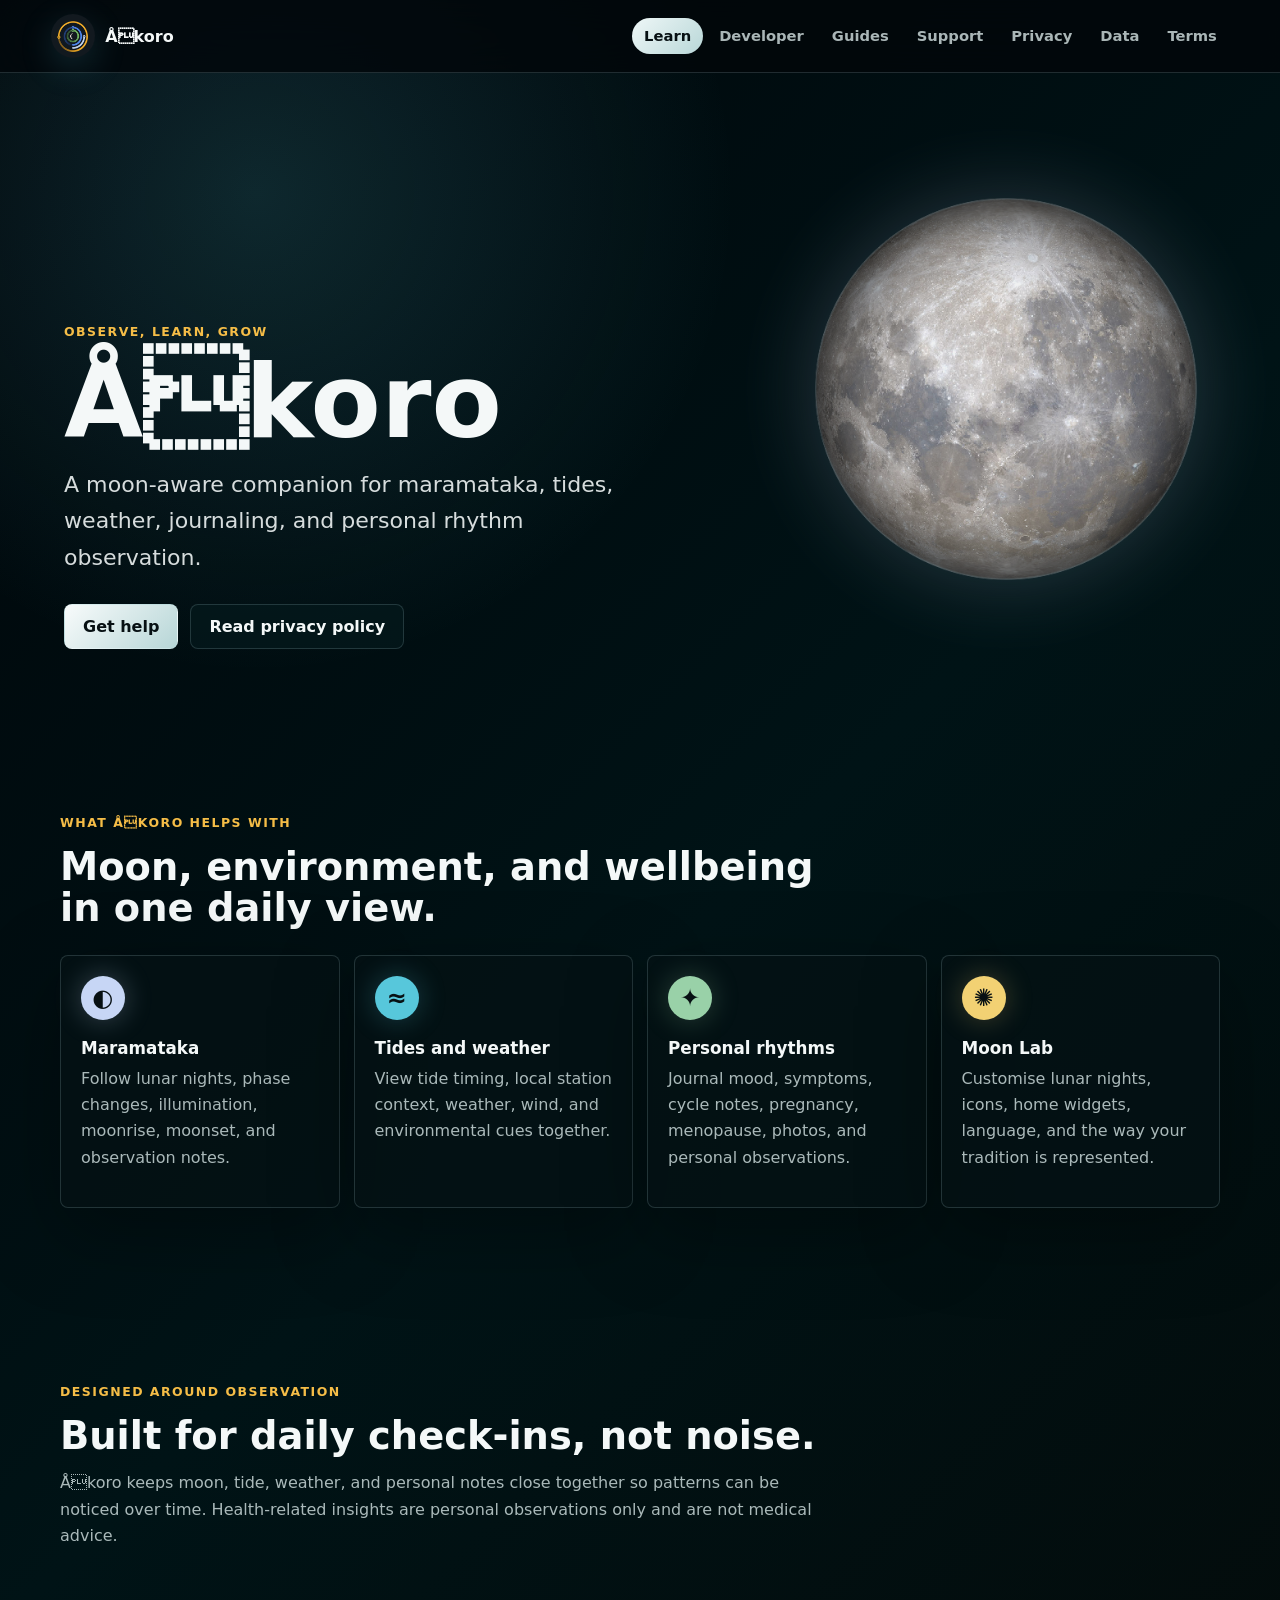
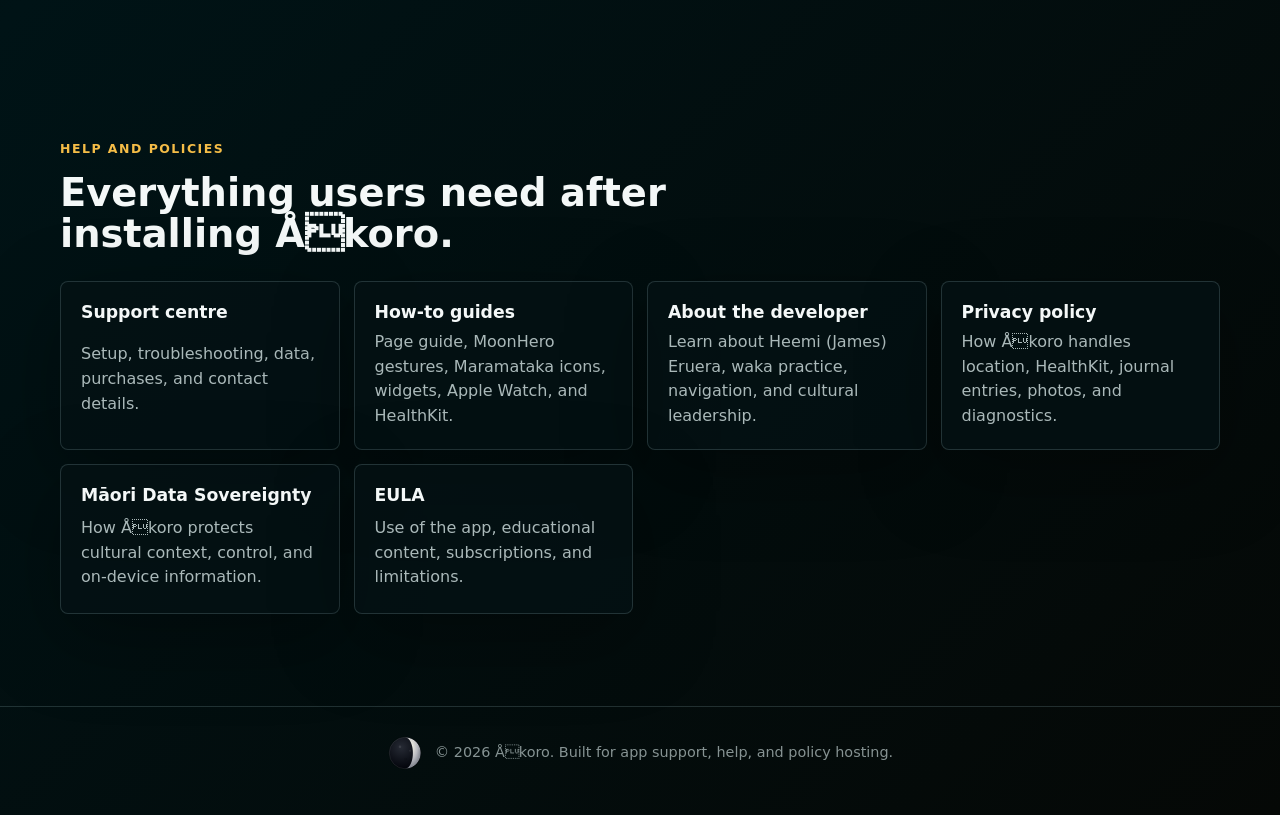
==== index.html @ ac102f10 "Use Ōkoro brand spelling" ====
<!doctype html>
<html lang="en">
<head>
    <meta charset="utf-8">
    <meta name="viewport" content="width=device-width, initial-scale=1">
    <title>Åkoro | Maramataka, tides, weather, and personal rhythms</title>
    <meta name="description" content="Learn about Åkoro, get support, and read privacy and policy information.">
    <link rel="icon" href="assets/okoro-app-icon.png">
    <link rel="stylesheet" href="site.css">
</head>
<body>
    <header class="site-header">
        <a class="brand" href="index.html" aria-label="Åkoro home">
            <img src="assets/okoro-logo.png" alt="" width="44" height="44">
            <span>Åkoro</span>
        </a>
        <nav aria-label="Main navigation">
            <a href="index.html" aria-current="page">Learn</a>
            <a href="about.html">Developer</a>
            <a href="guides.html">Guides</a>
            <a href="support.html">Support</a>
            <a href="privacy.html">Privacy</a>
            <a href="data-sovereignty.html">Data</a>
            <a href="terms.html">Terms</a>
        </nav>
    </header>

    <main>
        <section class="hero">
            <div class="hero-media" aria-hidden="true">
                <img src="assets/moon-mosaic.jpg" alt="">
            </div>
            <div class="hero-copy">
                <p class="eyebrow">Observe, learn, grow</p>
                <h1>Åkoro</h1>
                <p class="lede">A moon-aware companion for maramataka, tides, weather, journaling, and personal rhythm observation.</p>
                <div class="hero-actions">
                    <a class="button primary" href="support.html">Get help</a>
                    <a class="button secondary" href="privacy.html">Read privacy policy</a>
                </div>
            </div>
            <div class="hero-moon-wrap" aria-hidden="true">
                <img class="hero-moon" src="assets/full-moon-rakaunui.png" alt="" width="512" height="512">
            </div>
        </section>

        <section class="feature-band" aria-labelledby="what-okoro-does">
            <div class="section-heading">
                <p class="eyebrow">What Åkoro Helps With</p>
                <h2 id="what-okoro-does">Moon, environment, and wellbeing in one daily view.</h2>
            </div>
            <div class="feature-grid">
                <article class="feature-card">
                    <span class="symbol moon" aria-hidden="true">◐</span>
                    <h3>Maramataka</h3>
                    <p>Follow lunar nights, phase changes, illumination, moonrise, moonset, and observation notes.</p>
                </article>
                <article class="feature-card">
                    <span class="symbol tide" aria-hidden="true">≈</span>
                    <h3>Tides and weather</h3>
                    <p>View tide timing, local station context, weather, wind, and environmental cues together.</p>
                </article>
                <article class="feature-card">
                    <span class="symbol environment" aria-hidden="true">✦</span>
                    <h3>Personal rhythms</h3>
                    <p>Journal mood, symptoms, cycle notes, pregnancy, menopause, photos, and personal observations.</p>
                </article>
                <article class="feature-card">
                    <span class="symbol star" aria-hidden="true">✺</span>
                    <h3>Moon Lab</h3>
                    <p>Customise lunar nights, icons, home widgets, language, and the way your tradition is represented.</p>
                </article>
            </div>
        </section>

        <section class="image-story">
            <div>
                <p class="eyebrow">Designed Around Observation</p>
                <h2>Built for daily check-ins, not noise.</h2>
                <p>Åkoro keeps moon, tide, weather, and personal notes close together so patterns can be noticed over time. Health-related insights are personal observations only and are not medical advice.</p>
            </div>
        </section>

        <section class="quick-links" aria-labelledby="quick-links-title">
            <div class="section-heading">
                <p class="eyebrow">Help and Policies</p>
                <h2 id="quick-links-title">Everything users need after installing Åkoro.</h2>
            </div>
            <div class="link-list">
                <a href="support.html">
                    <strong>Support centre</strong>
                    <span>Setup, troubleshooting, data, purchases, and contact details.</span>
                </a>
                <a href="guides.html">
                    <strong>How-to guides</strong>
                    <span>Page guide, MoonHero gestures, Maramataka icons, widgets, Apple Watch, and HealthKit.</span>
                </a>
                <a href="about.html">
                    <strong>About the developer</strong>
                    <span>Learn about Heemi (James) Eruera, waka practice, navigation, and cultural leadership.</span>
                </a>
                <a href="privacy.html">
                    <strong>Privacy policy</strong>
                    <span>How Åkoro handles location, HealthKit, journal entries, photos, and diagnostics.</span>
                </a>
                <a href="data-sovereignty.html">
                    <strong>Māori Data Sovereignty</strong>
                    <span>How Åkoro protects cultural context, control, and on-device information.</span>
                </a>
                <a href="terms.html">
                    <strong>EULA</strong>
                    <span>Use of the app, educational content, subscriptions, and limitations.</span>
                </a>
            </div>
        </section>
    </main>

    <footer class="site-footer">
        <img src="assets/maramataka-moon-okoro.svg" alt="" width="36" height="36">
        <p>© 2026 Åkoro. Built for app support, help, and policy hosting.</p>
    </footer>
</body>
</html>
---- site.css ----
:root {
    color-scheme: dark;
    --ink: #f4f8f8;
    --muted: rgba(230, 244, 244, 0.74);
    --subtle: rgba(230, 244, 244, 0.58);
    --panel: rgba(4, 18, 20, 0.76);
    --panel-strong: rgba(2, 12, 15, 0.9);
    --line: rgba(194, 235, 238, 0.16);
    --moon: #c7d6f5;
    --tide: #57c7db;
    --star: #f2d173;
    --environment: #99d1a8;
    --premium: #f5bd47;
    --warning: #f59e47;
    --base: #02070a;
    --radius: 8px;
    --shadow: 0 24px 80px rgba(0, 0, 0, 0.34);
    font-family: ui-rounded, "SF Pro Rounded", "SF Pro Display", system-ui, -apple-system, BlinkMacSystemFont, "Segoe UI", sans-serif;
}

* {
    box-sizing: border-box;
}

html {
    background: var(--base);
    scroll-behavior: smooth;
}

body {
    min-height: 100vh;
    margin: 0;
    color: var(--ink);
    background:
        radial-gradient(circle at 20% 8%, rgba(87, 199, 219, 0.16), transparent 30rem),
        linear-gradient(135deg, #000509 0%, #001316 44%, #050806 100%);
    letter-spacing: 0;
}

body::before {
    position: fixed;
    inset: 0;
    z-index: -1;
    content: "";
    background-image: url("assets/cosmic-reef.jpg");
    background-position: center top;
    background-size: cover;
    opacity: 0.16;
    filter: saturate(0.86);
}

a {
    color: inherit;
}

.site-header {
    position: sticky;
    top: 0;
    z-index: 10;
    display: flex;
    align-items: center;
    justify-content: space-between;
    gap: 20px;
    padding: 14px clamp(18px, 4vw, 54px);
    border-bottom: 1px solid var(--line);
    background: rgba(2, 7, 10, 0.82);
    backdrop-filter: blur(18px);
}

.brand {
    display: inline-flex;
    align-items: center;
    gap: 10px;
    color: var(--ink);
    font-size: 1rem;
    font-weight: 760;
    text-decoration: none;
}

.brand img,
.contact-panel img,
.not-found img {
    width: 44px;
    height: 44px;
    padding: 3px;
    border-radius: 999px;
    background: rgba(199, 214, 245, 0.08);
    object-fit: contain;
    box-shadow: 0 10px 34px rgba(87, 199, 219, 0.18);
}

nav {
    display: flex;
    align-items: center;
    gap: 4px;
    overflow-x: auto;
}

nav a {
    min-height: 36px;
    padding: 9px 12px;
    border-radius: 999px;
    color: var(--muted);
    font-size: 0.92rem;
    font-weight: 650;
    text-decoration: none;
    white-space: nowrap;
}

nav a:hover,
nav a[aria-current="page"] {
    color: #071013;
    background: linear-gradient(135deg, #eef7f7, #b9d7d8);
}

.hero {
    position: relative;
    display: grid;
    grid-template-columns: minmax(0, 0.96fr) minmax(260px, 0.84fr);
    gap: clamp(22px, 5vw, 72px);
    min-height: clamp(520px, 72vh, 660px);
    align-items: end;
    padding: clamp(36px, 6vw, 72px) clamp(20px, 5vw, 72px);
    overflow: hidden;
}

.hero-media {
    position: absolute;
    inset: 0;
    z-index: -1;
}

.hero-media img {
    width: 100%;
    height: 100%;
    object-fit: cover;
    opacity: 0.66;
    filter: contrast(1.08) saturate(0.9);
}

.hero-media::after {
    position: absolute;
    inset: 0;
    content: "";
    background:
        linear-gradient(90deg, rgba(1, 7, 9, 0.92), rgba(1, 7, 9, 0.54) 46%, rgba(1, 7, 9, 0.14)),
        linear-gradient(0deg, rgba(1, 7, 9, 0.96), transparent 48%);
}

.hero-moon-wrap {
    position: relative;
    z-index: 1;
    align-self: start;
    justify-self: end;
    width: min(100%, 420px);
    padding-top: clamp(8px, 3vw, 34px);
}

.hero-moon {
    display: block;
    width: 100%;
    height: auto;
    opacity: 0.94;
    filter: drop-shadow(0 0 42px rgba(199, 214, 245, 0.22));
    pointer-events: none;
}

.hero-copy {
    position: relative;
    z-index: 1;
    max-width: 760px;
}

.eyebrow {
    margin: 0 0 12px;
    color: var(--premium);
    font-size: 0.78rem;
    font-weight: 800;
    letter-spacing: 0.12em;
    text-transform: uppercase;
}

h1,
h2,
h3,
p {
    margin-top: 0;
}

h1 {
    margin-bottom: 16px;
    font-size: clamp(3.15rem, 8vw, 6.4rem);
    line-height: 0.94;
    font-weight: 850;
}

h2 {
    margin-bottom: 14px;
    font-size: clamp(1.55rem, 3vw, 2.5rem);
    line-height: 1.08;
}

h3 {
    margin-bottom: 8px;
    font-size: 1.05rem;
}

p,
li {
    color: var(--muted);
    line-height: 1.65;
}

.lede {
    max-width: 680px;
    color: rgba(244, 248, 248, 0.88);
    font-size: clamp(1.08rem, 2vw, 1.38rem);
}

.hero-actions {
    display: flex;
    flex-wrap: wrap;
    gap: 12px;
    margin-top: 28px;
}

.button {
    display: inline-flex;
    align-items: center;
    justify-content: center;
    min-height: 44px;
    padding: 12px 18px;
    border: 1px solid var(--line);
    border-radius: var(--radius);
    font-weight: 760;
    text-decoration: none;
}

.button.primary {
    color: #071013;
    background: linear-gradient(135deg, #f8fbfb, #b7d6d7);
}

.button.secondary {
    color: var(--ink);
    background: rgba(5, 26, 30, 0.66);
}

.button.full {
    width: 100%;
}

.feature-band,
.quick-links,
.image-story,
.page {
    width: min(1160px, calc(100% - 40px));
    margin: 0 auto;
}

.feature-band,
.quick-links {
    padding: clamp(48px, 8vw, 92px) 0;
}

.section-heading {
    max-width: 760px;
    margin-bottom: 26px;
}

.feature-grid {
    display: grid;
    grid-template-columns: repeat(4, minmax(0, 1fr));
    gap: 14px;
}

.feature-card,
.policy-card,
.contact-panel,
.link-list a {
    border: 1px solid var(--line);
    border-radius: var(--radius);
    background: var(--panel);
    box-shadow: var(--shadow);
}

.feature-card {
    min-height: 238px;
    padding: 20px;
}

.symbol {
    display: grid;
    width: 44px;
    height: 44px;
    margin-bottom: 18px;
    place-items: center;
    border-radius: 999px;
    font-size: 1.5rem;
    font-weight: 800;
    color: #071013;
}

.symbol.moon {
    background: var(--moon);
    box-shadow: 0 0 28px rgba(199, 214, 245, 0.28);
}

.symbol.tide {
    background: var(--tide);
    box-shadow: 0 0 28px rgba(87, 199, 219, 0.28);
}

.symbol.environment {
    background: var(--environment);
    box-shadow: 0 0 28px rgba(153, 209, 168, 0.26);
}

.symbol.star {
    background: var(--star);
    box-shadow: 0 0 28px rgba(242, 209, 115, 0.26);
}

.image-story {
    display: grid;
    grid-template-columns: minmax(0, 760px);
    align-items: center;
    padding: clamp(42px, 7vw, 82px) 0;
}

.image-story img {
    width: 100%;
    max-height: 460px;
    object-fit: cover;
    border: 1px solid var(--line);
    border-radius: var(--radius);
    box-shadow: var(--shadow);
}

.link-list {
    display: grid;
    grid-template-columns: repeat(auto-fit, minmax(230px, 1fr));
    gap: 14px;
}

.link-list a {
    display: grid;
    gap: 8px;
    min-height: 150px;
    padding: 20px;
    text-decoration: none;
}

.link-list a:hover {
    border-color: rgba(87, 199, 219, 0.48);
    transform: translateY(-1px);
}

.link-list strong {
    font-size: 1.08rem;
}

.link-list span {
    color: var(--muted);
    line-height: 1.55;
}

.page {
    padding: clamp(42px, 7vw, 82px) 0;
}

.page-hero {
    max-width: 820px;
    margin-bottom: 30px;
}

.about-hero {
    display: grid;
    grid-template-columns: minmax(0, 1fr) 180px;
    gap: clamp(22px, 5vw, 56px);
    align-items: center;
    margin-bottom: 30px;
    padding-bottom: 30px;
    border-bottom: 1px solid var(--line);
}

.about-hero h1 {
    font-size: clamp(2.55rem, 6vw, 4.8rem);
}

.about-hero img {
    width: 180px;
    height: 180px;
    padding: 14px;
    border: 1px solid var(--line);
    border-radius: 999px;
    background: rgba(199, 214, 245, 0.08);
    box-shadow: 0 20px 70px rgba(87, 199, 219, 0.2);
}

.biography p {
    color: rgba(244, 248, 248, 0.84);
    font-size: 1.06rem;
}

.biography p:last-child {
    margin-bottom: 0;
}

.page-hero h1 {
    font-size: clamp(2.55rem, 6vw, 4.8rem);
}

.support-layout {
    display: grid;
    grid-template-columns: 300px minmax(0, 1fr);
    gap: 16px;
    align-items: start;
}

.contact-panel {
    position: sticky;
    top: 92px;
    padding: 20px;
}

.policy-stack,
.article-stack {
    display: grid;
    gap: 14px;
}

.policy-card {
    padding: clamp(18px, 3vw, 28px);
}

.policy-card h2 {
    font-size: 1.25rem;
}

.policy-card h3 {
    margin: 22px 0 6px;
    color: var(--premium);
    font-size: 0.78rem;
    letter-spacing: 0.12em;
    text-transform: uppercase;
}

.policy-card a {
    color: var(--tide);
    font-weight: 700;
}

.legal-hero {
    padding-bottom: 28px;
    border-bottom: 1px solid var(--line);
}

.effective {
    color: var(--subtle);
    font-size: 0.92rem;
    font-weight: 700;
}

.notice,
.promise {
    border-left: 2px solid var(--premium);
    background: rgba(245, 189, 71, 0.1);
}

address {
    color: var(--muted);
    font-style: normal;
    line-height: 1.65;
}

.policy-card ul {
    margin: 0;
    padding-left: 1.15rem;
}

.guide-grid,
.legend-grid {
    display: grid;
    grid-template-columns: repeat(auto-fit, minmax(220px, 1fr));
    gap: 10px;
}

.guide-grid > div,
.legend-grid > div {
    min-height: 116px;
    padding: 14px;
    border: 1px solid var(--line);
    border-radius: var(--radius);
    background: rgba(255, 255, 255, 0.045);
}

.guide-grid strong,
.legend-grid strong {
    display: block;
    margin-bottom: 4px;
}

.guide-grid p,
.legend-grid p {
    margin: 0;
    font-size: 0.92rem;
}

.legend-icon {
    display: grid;
    width: 34px;
    height: 34px;
    margin-bottom: 10px;
    place-items: center;
    border-radius: 999px;
    color: #071013;
    font-weight: 850;
    overflow: hidden;
}

.legend-icon svg {
    width: 20px;
    height: 20px;
    display: block;
    fill: none;
    stroke: currentColor;
    stroke-linecap: round;
    stroke-linejoin: round;
    stroke-width: 1.85;
    overflow: hidden;
}

.legend-icon svg * {
    fill: none;
    stroke: currentColor;
    vector-effect: non-scaling-stroke;
}

.legend-icon svg circle {
    fill: currentColor;
    fill-opacity: 0.18;
}

.legend-icon.moon {
    background: var(--moon);
}

.legend-icon.tide {
    background: var(--tide);
}

.legend-icon.environment {
    background: var(--environment);
}

.legend-icon.premium {
    background: var(--premium);
}

.legend-icon.warning {
    background: var(--warning);
}

.not-found {
    min-height: 100vh;
    display: grid;
    align-content: center;
    justify-items: start;
}

.site-footer {
    display: flex;
    align-items: center;
    justify-content: center;
    gap: 12px;
    padding: 28px 20px 44px;
    border-top: 1px solid var(--line);
    text-align: center;
}

.site-footer p {
    margin: 0;
    color: var(--subtle);
    font-size: 0.9rem;
}

@media (max-width: 920px) {
    .feature-grid,
    .link-list,
    .image-story,
    .about-hero,
    .support-layout {
        grid-template-columns: 1fr;
    }

    .about-hero img {
        width: 120px;
        height: 120px;
    }

    .contact-panel {
        position: static;
    }
}

@media (max-width: 660px) {
    .site-header {
        align-items: flex-start;
        flex-direction: column;
        gap: 10px;
    }

    nav {
        width: 100%;
        padding-bottom: 2px;
    }

    .hero {
        min-height: 560px;
        grid-template-columns: 1fr;
        align-items: end;
        padding-top: 34px;
    }

    .hero-moon-wrap {
        grid-row: 1;
        width: min(42vw, 190px);
        padding-top: 0;
    }

    .hero-copy {
        grid-row: 2;
    }

    .hero-moon {
        opacity: 0.86;
    }

    .hero-media::after {
        background:
            linear-gradient(0deg, rgba(1, 7, 9, 0.96), rgba(1, 7, 9, 0.58) 64%, rgba(1, 7, 9, 0.22)),
            linear-gradient(90deg, rgba(1, 7, 9, 0.78), rgba(1, 7, 9, 0.28));
    }
}
.svg-defs {
    position: absolute;
    width: 0;
    height: 0;
    overflow: hidden;
}
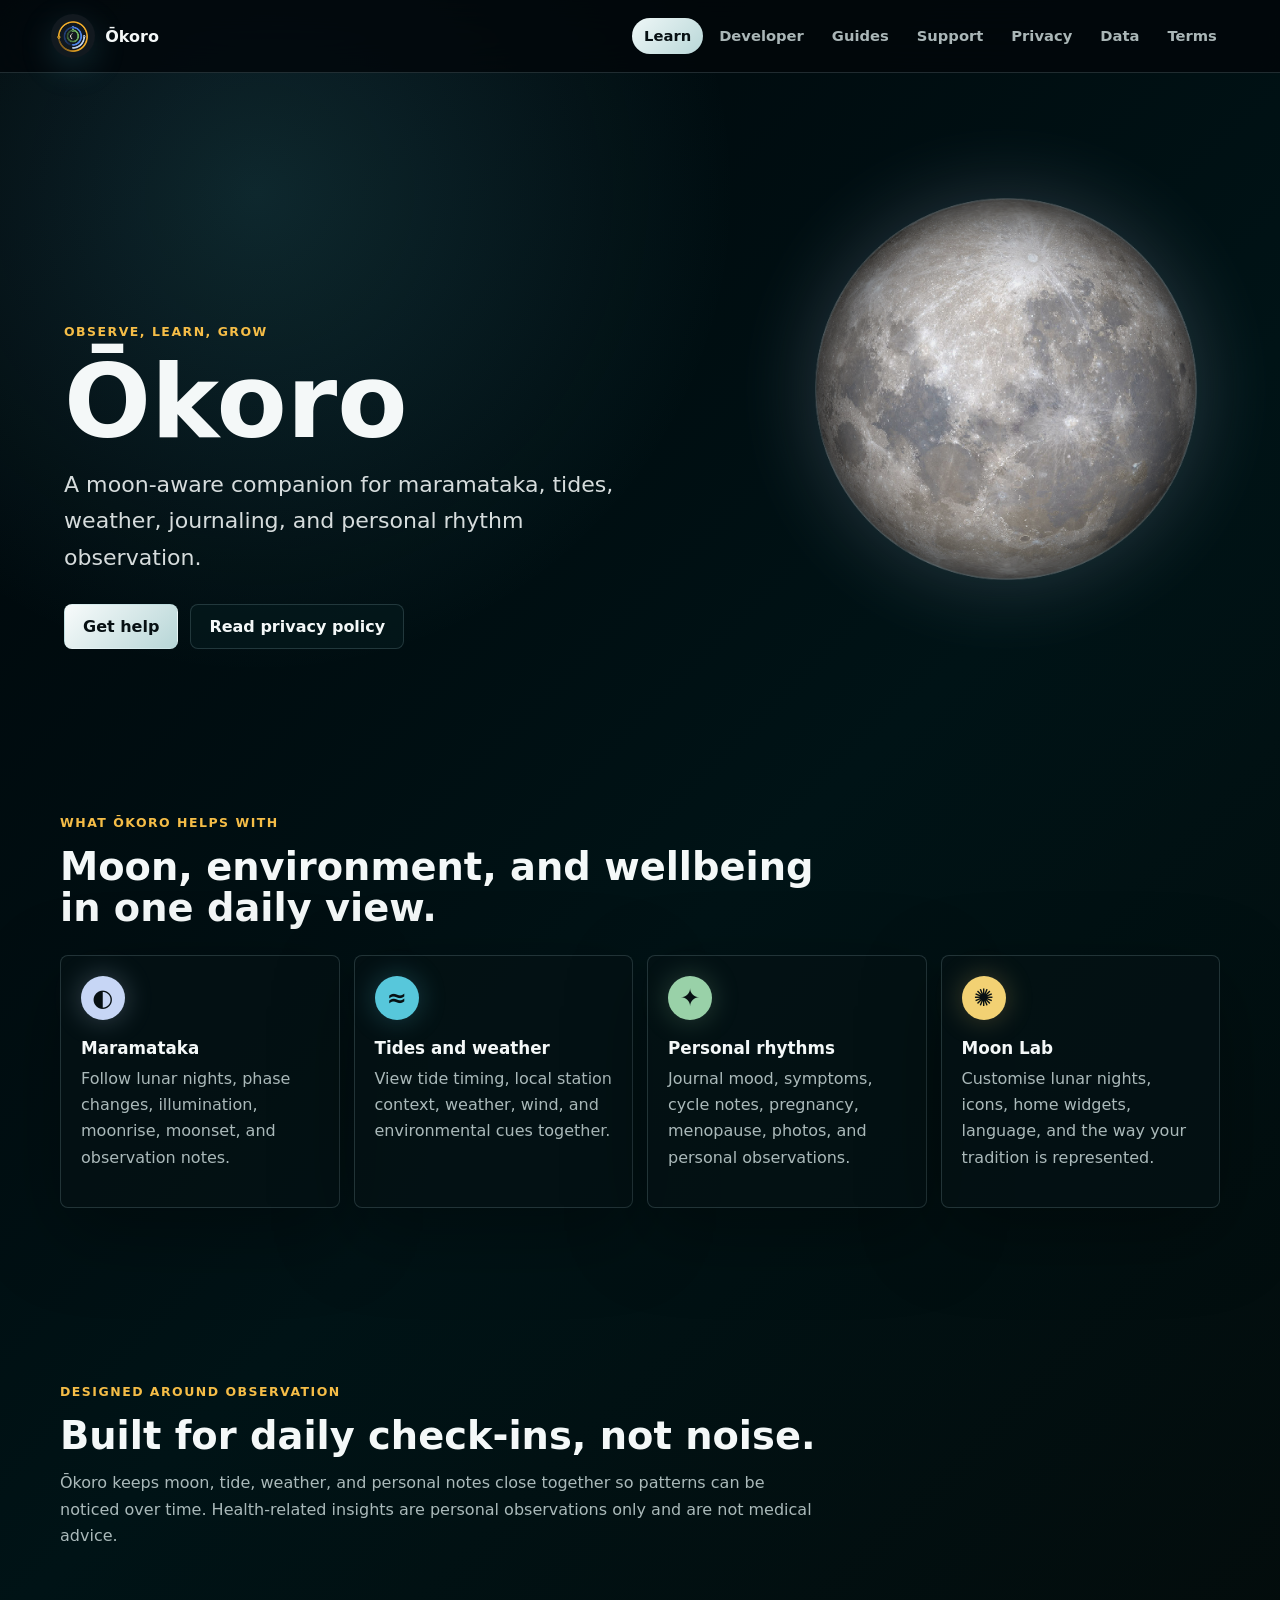
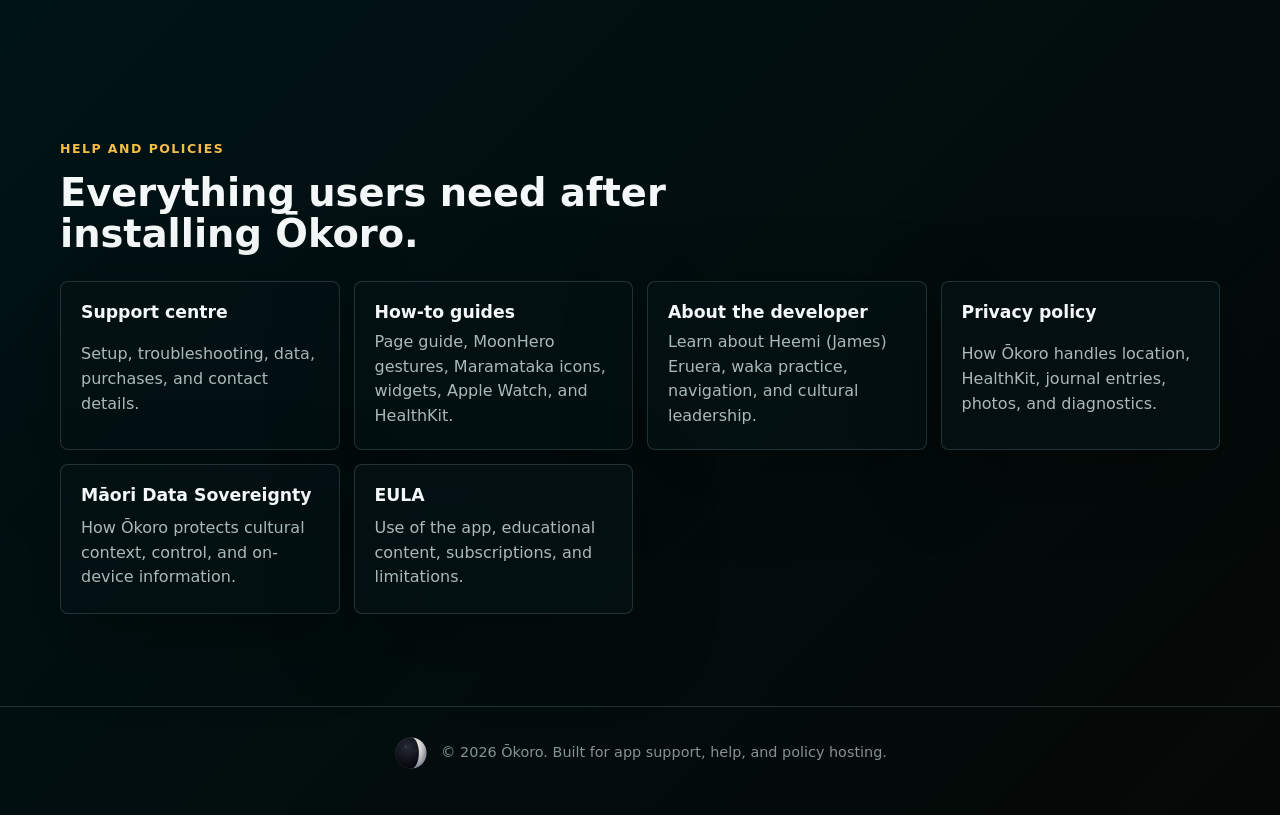
==== commit e6ef8e62: "Fix Ōkoro encoding and mobile header" ====
--- a/index.html
+++ b/index.html
@@ -3,16 +3,16 @@
 <head>
     <meta charset="utf-8">
     <meta name="viewport" content="width=device-width, initial-scale=1">
-    <title>Åkoro | Maramataka, tides, weather, and personal rhythms</title>
-    <meta name="description" content="Learn about Åkoro, get support, and read privacy and policy information.">
+    <title>&#332;koro | Maramataka, tides, weather, and personal rhythms</title>
+    <meta name="description" content="Learn about &#332;koro, get support, and read privacy and policy information.">
     <link rel="icon" href="assets/okoro-app-icon.png">
     <link rel="stylesheet" href="site.css">
 </head>
 <body>
     <header class="site-header">
-        <a class="brand" href="index.html" aria-label="Åkoro home">
+        <a class="brand" href="index.html" aria-label="&#332;koro home">
             <img src="assets/okoro-logo.png" alt="" width="44" height="44">
-            <span>Åkoro</span>
+            <span>&#332;koro</span>
         </a>
         <nav aria-label="Main navigation">
             <a href="index.html" aria-current="page">Learn</a>
@@ -32,7 +32,7 @@
             </div>
             <div class="hero-copy">
                 <p class="eyebrow">Observe, learn, grow</p>
-                <h1>Åkoro</h1>
+                <h1>&#332;koro</h1>
                 <p class="lede">A moon-aware companion for maramataka, tides, weather, journaling, and personal rhythm observation.</p>
                 <div class="hero-actions">
                     <a class="button primary" href="support.html">Get help</a>
@@ -46,7 +46,7 @@
 
         <section class="feature-band" aria-labelledby="what-okoro-does">
             <div class="section-heading">
-                <p class="eyebrow">What Åkoro Helps With</p>
+                <p class="eyebrow">What &#332;koro Helps With</p>
                 <h2 id="what-okoro-does">Moon, environment, and wellbeing in one daily view.</h2>
             </div>
             <div class="feature-grid">
@@ -77,14 +77,14 @@
             <div>
                 <p class="eyebrow">Designed Around Observation</p>
                 <h2>Built for daily check-ins, not noise.</h2>
-                <p>Åkoro keeps moon, tide, weather, and personal notes close together so patterns can be noticed over time. Health-related insights are personal observations only and are not medical advice.</p>
+                <p>&#332;koro keeps moon, tide, weather, and personal notes close together so patterns can be noticed over time. Health-related insights are personal observations only and are not medical advice.</p>
             </div>
         </section>
 
         <section class="quick-links" aria-labelledby="quick-links-title">
             <div class="section-heading">
                 <p class="eyebrow">Help and Policies</p>
-                <h2 id="quick-links-title">Everything users need after installing Åkoro.</h2>
+                <h2 id="quick-links-title">Everything users need after installing &#332;koro.</h2>
             </div>
             <div class="link-list">
                 <a href="support.html">
@@ -101,11 +101,11 @@
                 </a>
                 <a href="privacy.html">
                     <strong>Privacy policy</strong>
-                    <span>How Åkoro handles location, HealthKit, journal entries, photos, and diagnostics.</span>
+                    <span>How &#332;koro handles location, HealthKit, journal entries, photos, and diagnostics.</span>
                 </a>
                 <a href="data-sovereignty.html">
                     <strong>Māori Data Sovereignty</strong>
-                    <span>How Åkoro protects cultural context, control, and on-device information.</span>
+                    <span>How &#332;koro protects cultural context, control, and on-device information.</span>
                 </a>
                 <a href="terms.html">
                     <strong>EULA</strong>
@@ -117,7 +117,7 @@
 
     <footer class="site-footer">
         <img src="assets/maramataka-moon-okoro.svg" alt="" width="36" height="36">
-        <p>© 2026 Åkoro. Built for app support, help, and policy hosting.</p>
+        <p>© 2026 &#332;koro. Built for app support, help, and policy hosting.</p>
     </footer>
 </body>
 </html>
--- a/site.css
+++ b/site.css
@@ -608,7 +608,18 @@
     .site-header {
         align-items: flex-start;
         flex-direction: column;
-        gap: 10px;
+        gap: 8px;
+        padding: 12px 20px;
+    }
+
+    .brand {
+        gap: 8px;
+        font-size: 0.92rem;
+    }
+
+    .brand img {
+        width: 38px;
+        height: 38px;
     }
 
     nav {
@@ -633,6 +644,15 @@
         grid-row: 2;
     }
 
+    h1 {
+        font-size: clamp(3.35rem, 18vw, 4.5rem);
+    }
+
+    .page-hero h1,
+    .about-hero h1 {
+        font-size: clamp(2.45rem, 12vw, 3.6rem);
+    }
+
     .hero-moon {
         opacity: 0.86;
     }
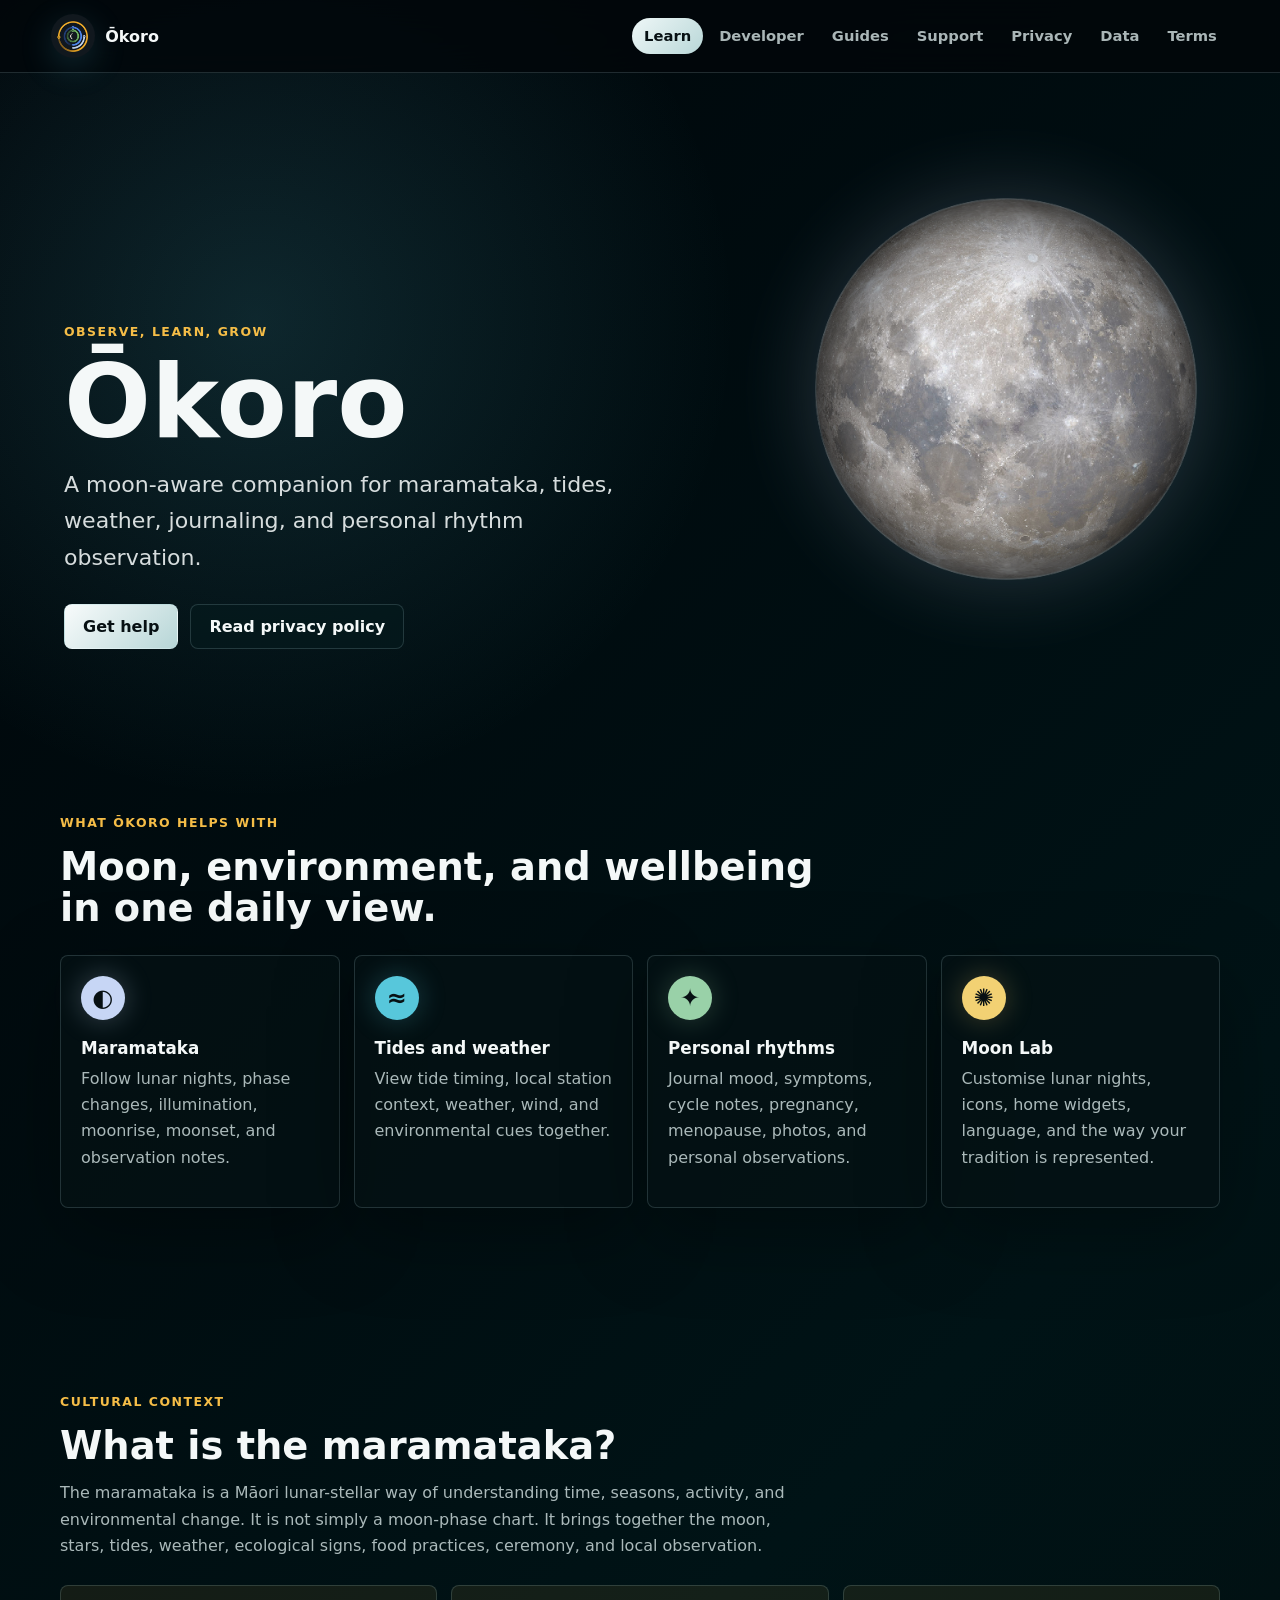
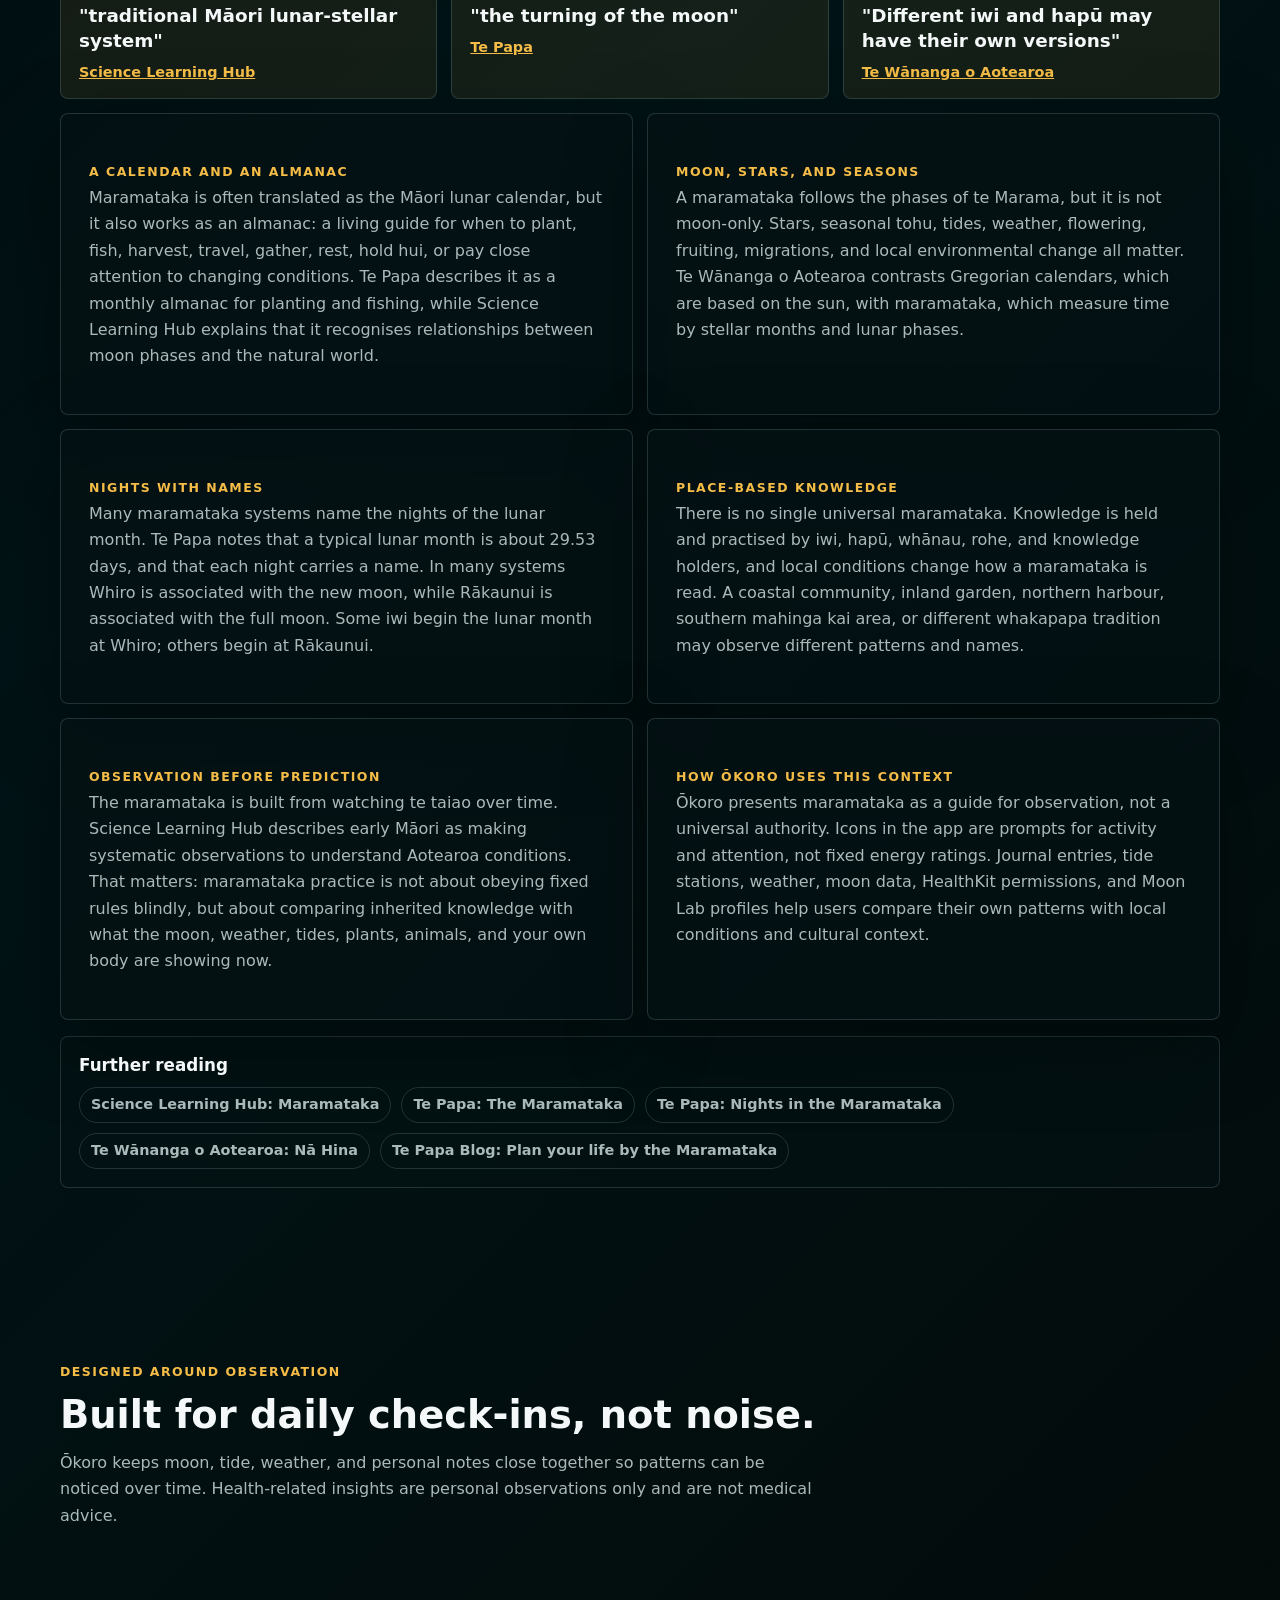
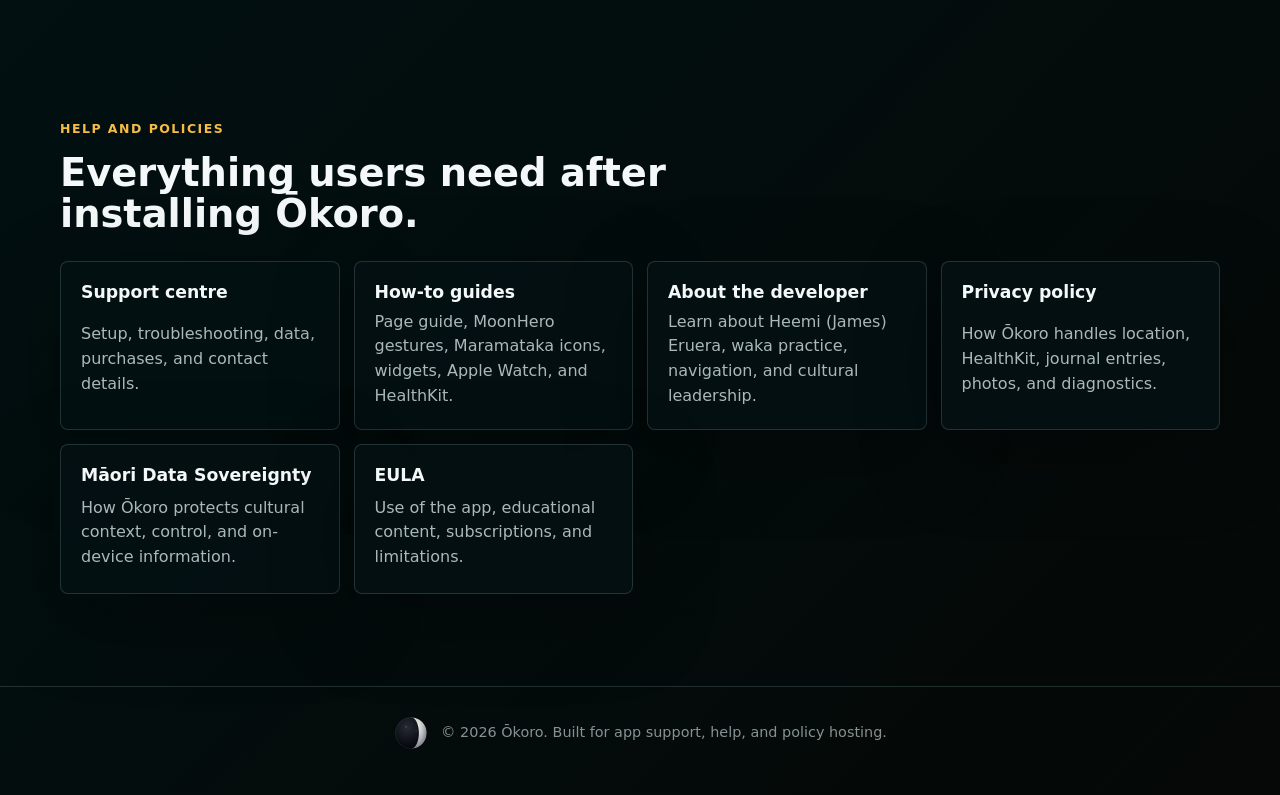
==== commit 2d9e653e: "Add maramataka explainer" ====
--- a/index.html
+++ b/index.html
@@ -73,6 +73,65 @@
             </div>
         </section>
 
+        <section class="maramataka-band" aria-labelledby="maramataka-title">
+            <div class="section-heading">
+                <p class="eyebrow">Cultural Context</p>
+                <h2 id="maramataka-title">What is the maramataka?</h2>
+                <p>The maramataka is a Māori lunar-stellar way of understanding time, seasons, activity, and environmental change. It is not simply a moon-phase chart. It brings together the moon, stars, tides, weather, ecological signs, food practices, ceremony, and local observation.</p>
+            </div>
+
+            <div class="quote-grid">
+                <figure>
+                    <blockquote>"traditional Māori lunar-stellar system"</blockquote>
+                    <figcaption><a href="https://www.sciencelearn.org.nz/resources/3257-maramataka">Science Learning Hub</a></figcaption>
+                </figure>
+                <figure>
+                    <blockquote>"the turning of the moon"</blockquote>
+                    <figcaption><a href="https://www.tepapa.govt.nz/digital-museum/explore-digital-museum/maori/matariki-maori-new-year/nights-maramataka-maori-lunar">Te Papa</a></figcaption>
+                </figure>
+                <figure>
+                    <blockquote>"Different iwi and hapū may have their own versions"</blockquote>
+                    <figcaption><a href="https://matariki.twoa.ac.nz/maramataka/">Te Wānanga o Aotearoa</a></figcaption>
+                </figure>
+            </div>
+
+            <div class="maramataka-layout">
+                <article class="policy-card">
+                    <h3>A calendar and an almanac</h3>
+                    <p>Maramataka is often translated as the Māori lunar calendar, but it also works as an almanac: a living guide for when to plant, fish, harvest, travel, gather, rest, hold hui, or pay close attention to changing conditions. Te Papa describes it as a monthly almanac for planting and fishing, while Science Learning Hub explains that it recognises relationships between moon phases and the natural world.</p>
+                </article>
+                <article class="policy-card">
+                    <h3>Moon, stars, and seasons</h3>
+                    <p>A maramataka follows the phases of te Marama, but it is not moon-only. Stars, seasonal tohu, tides, weather, flowering, fruiting, migrations, and local environmental change all matter. Te Wānanga o Aotearoa contrasts Gregorian calendars, which are based on the sun, with maramataka, which measure time by stellar months and lunar phases.</p>
+                </article>
+                <article class="policy-card">
+                    <h3>Nights with names</h3>
+                    <p>Many maramataka systems name the nights of the lunar month. Te Papa notes that a typical lunar month is about 29.53 days, and that each night carries a name. In many systems Whiro is associated with the new moon, while Rākaunui is associated with the full moon. Some iwi begin the lunar month at Whiro; others begin at Rākaunui.</p>
+                </article>
+                <article class="policy-card">
+                    <h3>Place-based knowledge</h3>
+                    <p>There is no single universal maramataka. Knowledge is held and practised by iwi, hapū, whānau, rohe, and knowledge holders, and local conditions change how a maramataka is read. A coastal community, inland garden, northern harbour, southern mahinga kai area, or different whakapapa tradition may observe different patterns and names.</p>
+                </article>
+                <article class="policy-card">
+                    <h3>Observation before prediction</h3>
+                    <p>The maramataka is built from watching te taiao over time. Science Learning Hub describes early Māori as making systematic observations to understand Aotearoa conditions. That matters: maramataka practice is not about obeying fixed rules blindly, but about comparing inherited knowledge with what the moon, weather, tides, plants, animals, and your own body are showing now.</p>
+                </article>
+                <article class="policy-card">
+                    <h3>How &#332;koro uses this context</h3>
+                    <p>&#332;koro presents maramataka as a guide for observation, not a universal authority. Icons in the app are prompts for activity and attention, not fixed energy ratings. Journal entries, tide stations, weather, moon data, HealthKit permissions, and Moon Lab profiles help users compare their own patterns with local conditions and cultural context.</p>
+                </article>
+            </div>
+
+            <div class="source-list">
+                <h3>Further reading</h3>
+                <a href="https://www.sciencelearn.org.nz/resources/3257-maramataka">Science Learning Hub: Maramataka</a>
+                <a href="https://www.tepapa.govt.nz/digital-museum/explore-digital-museum/maori/maramataka-maori-calendar">Te Papa: The Maramataka</a>
+                <a href="https://www.tepapa.govt.nz/digital-museum/explore-digital-museum/maori/matariki-maori-new-year/nights-maramataka-maori-lunar">Te Papa: Nights in the Maramataka</a>
+                <a href="https://matariki.twoa.ac.nz/maramataka/">Te Wānanga o Aotearoa: Nā Hina</a>
+                <a href="https://blog.tepapa.govt.nz/2020/07/21/plan-your-life-by-the-maramataka/">Te Papa Blog: Plan your life by the Maramataka</a>
+            </div>
+        </section>
+
         <section class="image-story">
             <div>
                 <p class="eyebrow">Designed Around Observation</p>
--- a/site.css
+++ b/site.css
@@ -252,6 +252,7 @@
 
 .feature-band,
 .quick-links,
+.maramataka-band,
 .image-story,
 .page {
     width: min(1160px, calc(100% - 40px));
@@ -259,7 +260,8 @@
 }
 
 .feature-band,
-.quick-links {
+.quick-links,
+.maramataka-band {
     padding: clamp(48px, 8vw, 92px) 0;
 }
 
@@ -272,6 +274,74 @@
     display: grid;
     grid-template-columns: repeat(4, minmax(0, 1fr));
     gap: 14px;
+}
+
+.quote-grid {
+    display: grid;
+    grid-template-columns: repeat(3, minmax(0, 1fr));
+    gap: 14px;
+    margin-bottom: 14px;
+}
+
+.quote-grid figure {
+    margin: 0;
+    padding: 18px;
+    border: 1px solid var(--line);
+    border-radius: var(--radius);
+    background: rgba(245, 189, 71, 0.08);
+}
+
+.quote-grid blockquote {
+    margin: 0 0 10px;
+    color: var(--ink);
+    font-size: 1.15rem;
+    font-weight: 780;
+    line-height: 1.35;
+}
+
+.quote-grid figcaption,
+.quote-grid a {
+    color: var(--premium);
+    font-size: 0.9rem;
+    font-weight: 760;
+}
+
+.maramataka-layout {
+    display: grid;
+    grid-template-columns: repeat(2, minmax(0, 1fr));
+    gap: 14px;
+}
+
+.source-list {
+    display: flex;
+    flex-wrap: wrap;
+    gap: 10px;
+    margin-top: 16px;
+    padding: 18px;
+    border: 1px solid var(--line);
+    border-radius: var(--radius);
+    background: rgba(4, 18, 20, 0.62);
+}
+
+.source-list h3 {
+    flex-basis: 100%;
+    margin-bottom: 2px;
+}
+
+.source-list a {
+    min-height: 36px;
+    padding: 8px 11px;
+    border: 1px solid var(--line);
+    border-radius: 999px;
+    color: var(--muted);
+    font-size: 0.9rem;
+    font-weight: 700;
+    text-decoration: none;
+}
+
+.source-list a:hover {
+    color: #071013;
+    background: linear-gradient(135deg, #f8fbfb, #b7d6d7);
 }
 
 .feature-card,
@@ -587,6 +657,8 @@
 
 @media (max-width: 920px) {
     .feature-grid,
+    .quote-grid,
+    .maramataka-layout,
     .link-list,
     .image-story,
     .about-hero,
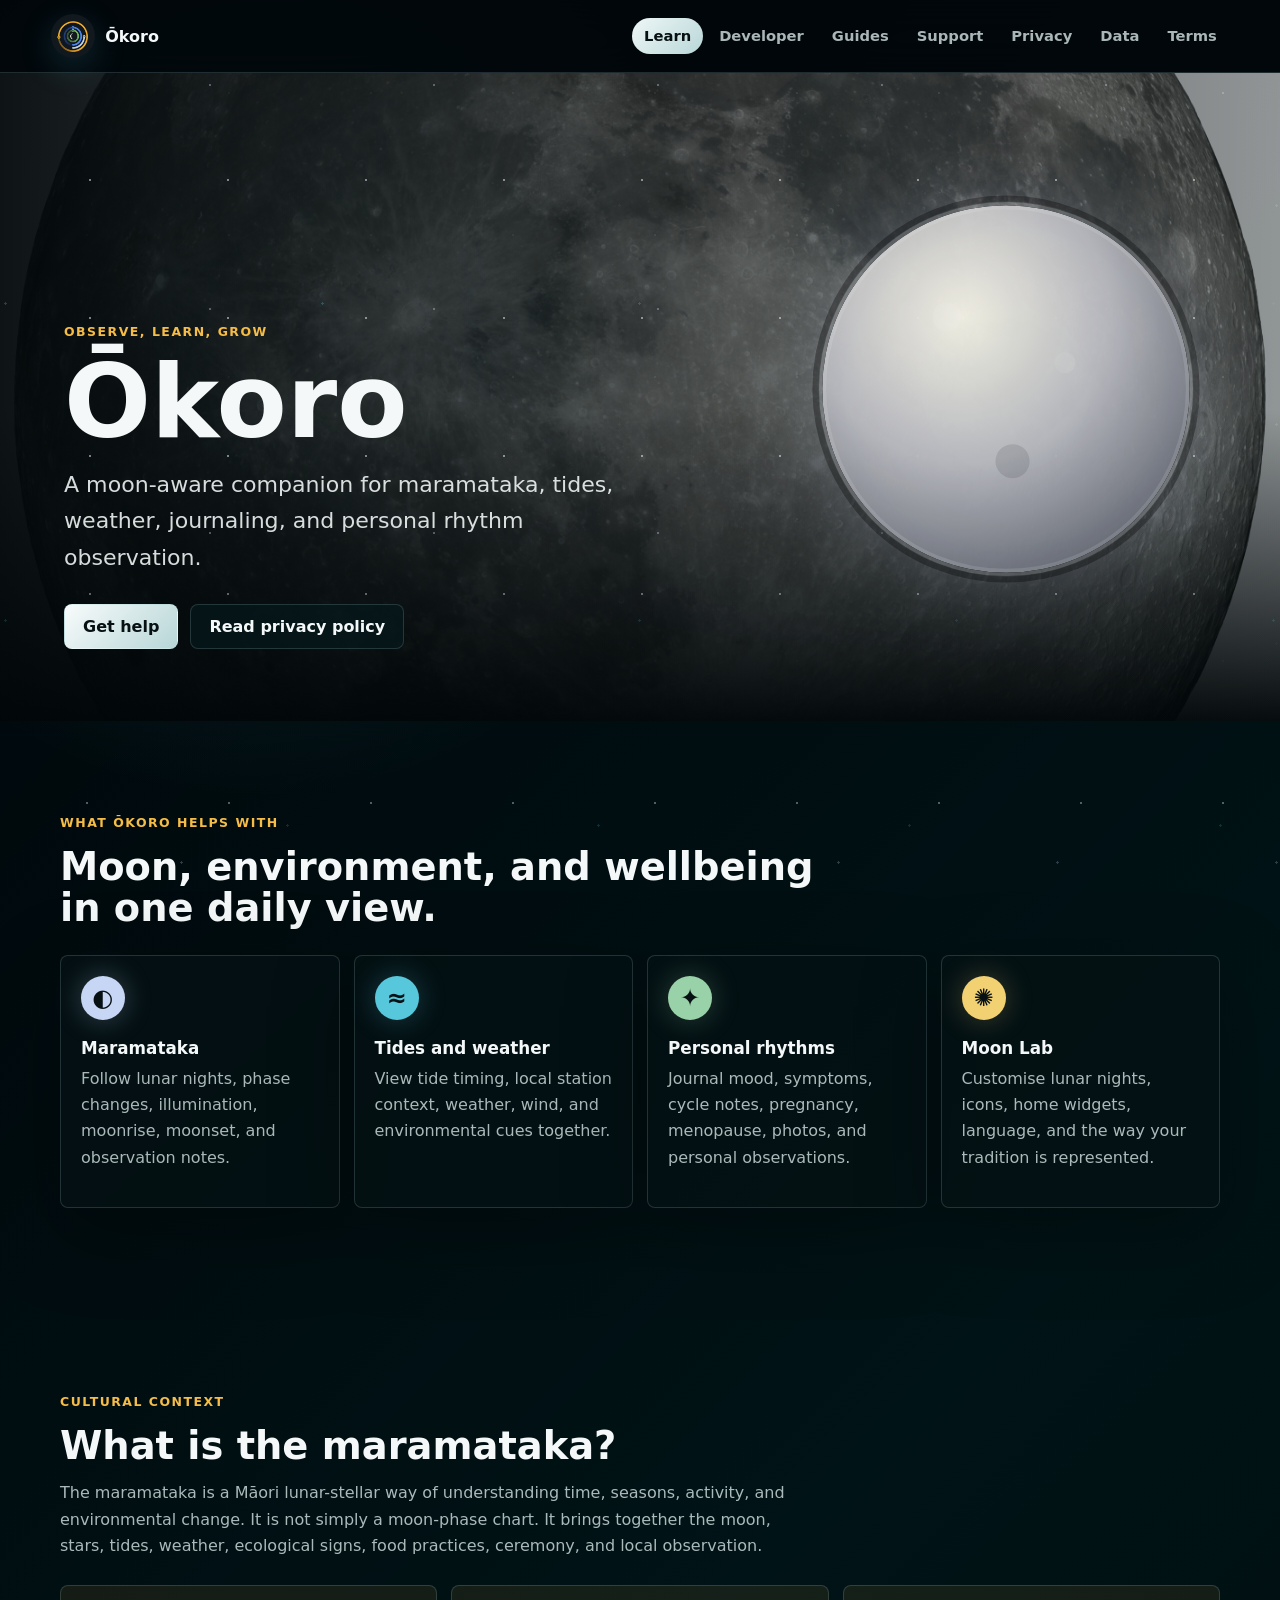
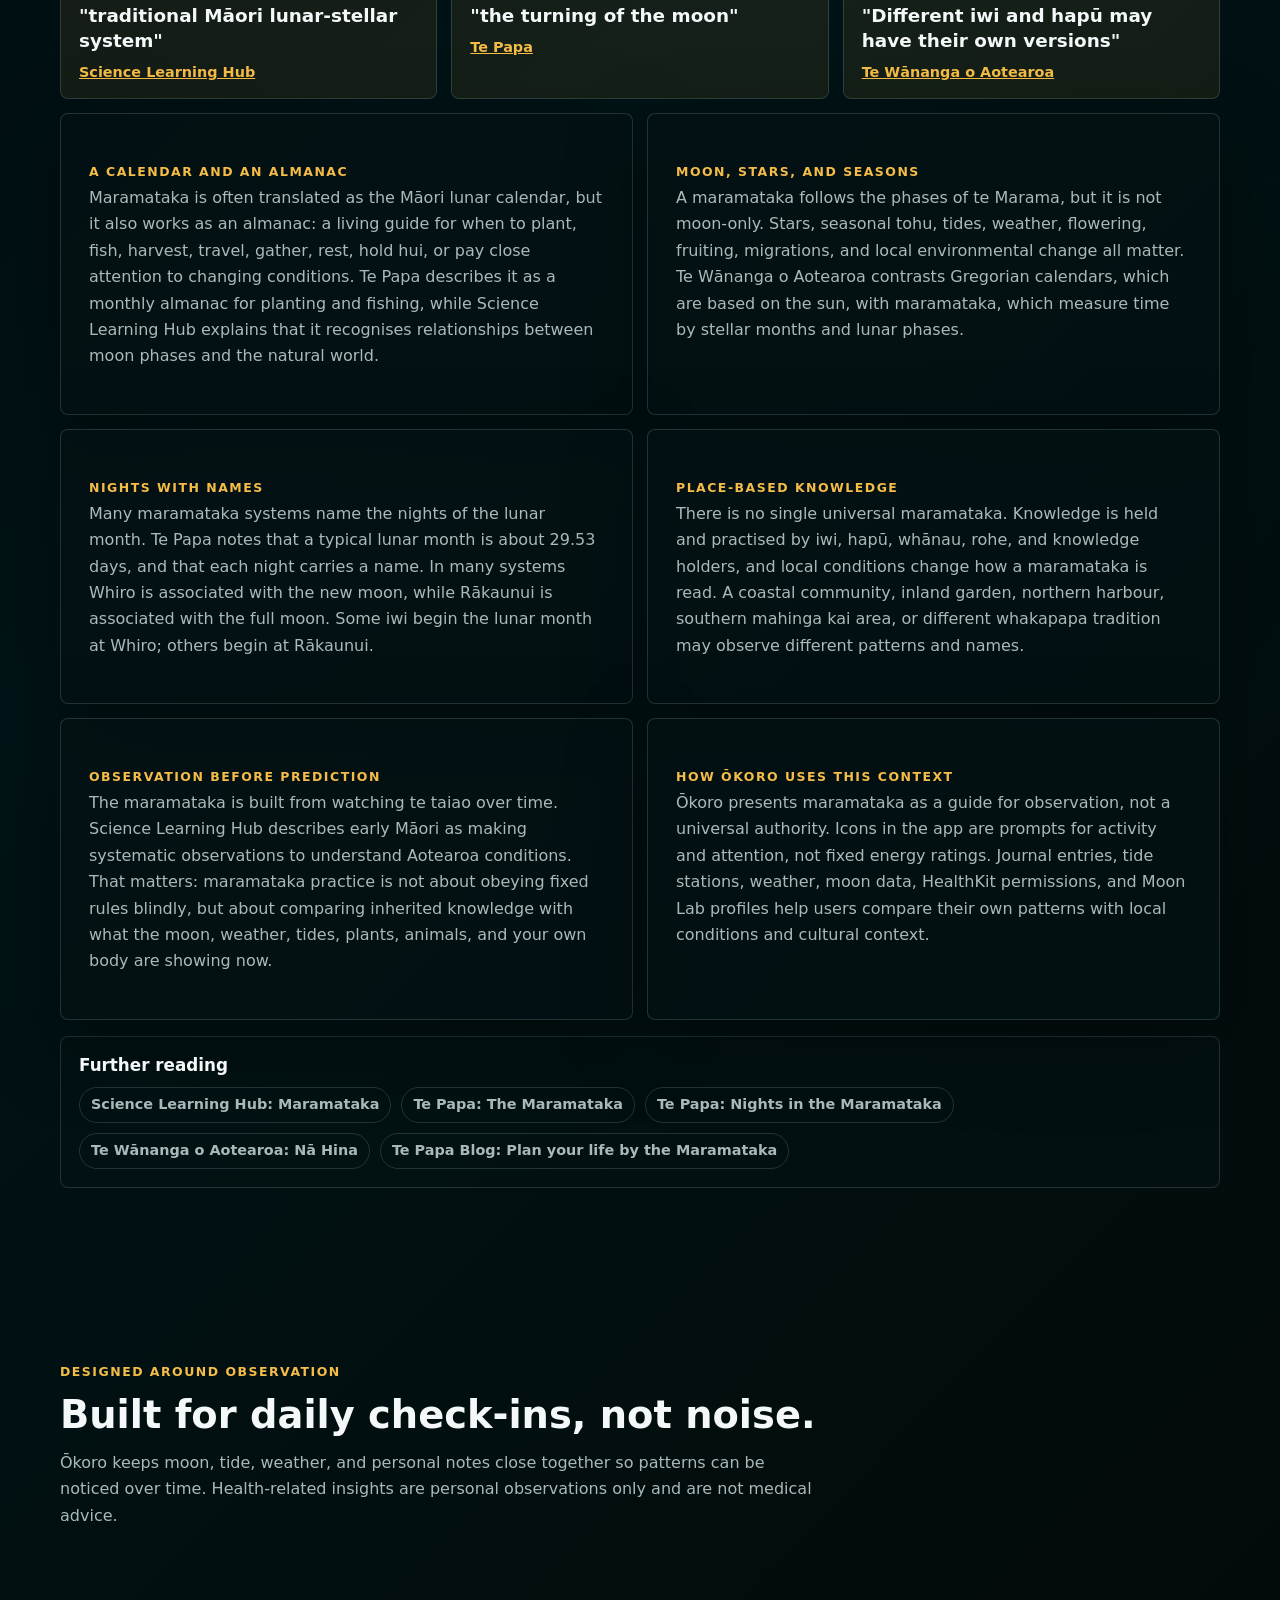
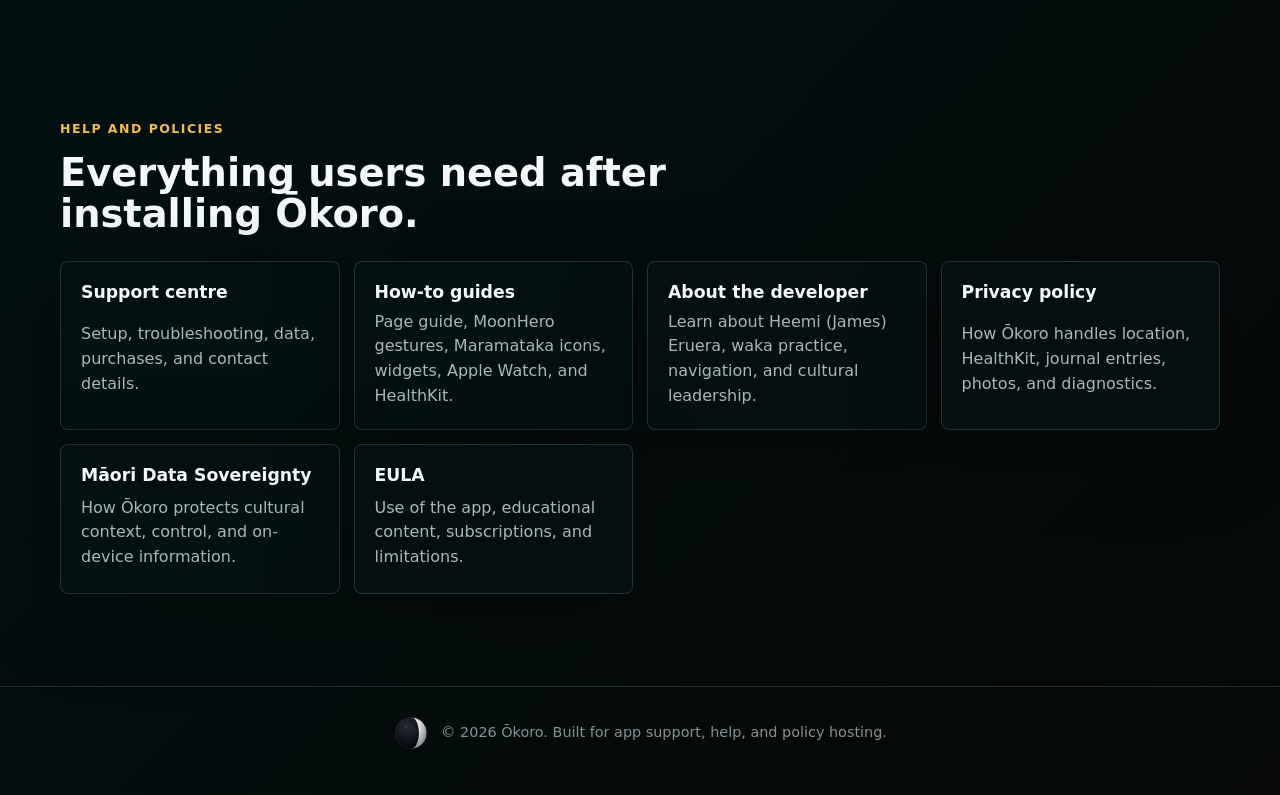
==== commit 91776462: "Fix favicon stars and moon hero asset" ====
--- a/index.html
+++ b/index.html
@@ -5,7 +5,7 @@
     <meta name="viewport" content="width=device-width, initial-scale=1">
     <title>&#332;koro | Maramataka, tides, weather, and personal rhythms</title>
     <meta name="description" content="Learn about &#332;koro, get support, and read privacy and policy information.">
-    <link rel="icon" href="assets/okoro-app-icon.png">
+    <link rel="icon" href="assets/okoro-logo.png">
     <link rel="stylesheet" href="site.css">
 </head>
 <body>
@@ -40,7 +40,7 @@
                 </div>
             </div>
             <div class="hero-moon-wrap" aria-hidden="true">
-                <img class="hero-moon" src="assets/full-moon-rakaunui.png" alt="" width="512" height="512">
+                <img class="hero-moon" src="assets/full-moon-rakaunui.svg" alt="" width="512" height="512">
             </div>
         </section>
 
--- a/site.css
+++ b/site.css
@@ -49,6 +49,32 @@
     filter: saturate(0.86);
 }
 
+body::after {
+    position: fixed;
+    inset: 0;
+    z-index: 0;
+    content: "";
+    background-image:
+        radial-gradient(circle, rgba(244, 248, 248, 0.82) 0 1px, transparent 1.45px),
+        radial-gradient(circle, rgba(199, 214, 245, 0.54) 0 1px, transparent 1.35px),
+        radial-gradient(circle, rgba(87, 199, 219, 0.42) 0 1px, transparent 1.25px);
+    background-position:
+        16px 22px,
+        72px 96px,
+        132px 48px;
+    background-size:
+        142px 142px,
+        219px 219px,
+        311px 311px;
+    opacity: 0.42;
+    pointer-events: none;
+}
+
+body > * {
+    position: relative;
+    z-index: 1;
+}
+
 a {
     color: inherit;
 }
@@ -124,6 +150,28 @@
     overflow: hidden;
 }
 
+.hero::before {
+    position: absolute;
+    inset: 0;
+    z-index: 0;
+    content: "";
+    background-image:
+        radial-gradient(circle, rgba(255, 255, 255, 0.9) 0 1px, transparent 1.35px),
+        radial-gradient(circle, rgba(199, 214, 245, 0.68) 0 1px, transparent 1.3px),
+        radial-gradient(circle, rgba(87, 199, 219, 0.5) 0 1px, transparent 1.2px);
+    background-position:
+        21px 38px,
+        98px 124px,
+        164px 72px;
+    background-size:
+        138px 138px,
+        224px 224px,
+        317px 317px;
+    opacity: 0.52;
+    mask-image: linear-gradient(to bottom, black 0%, black 74%, transparent 100%);
+    pointer-events: none;
+}
+
 .hero-media {
     position: absolute;
     inset: 0;
@@ -154,6 +202,7 @@
     justify-self: end;
     width: min(100%, 420px);
     padding-top: clamp(8px, 3vw, 34px);
+    filter: drop-shadow(0 0 46px rgba(199, 214, 245, 0.24));
 }
 
 .hero-moon {
@@ -161,7 +210,6 @@
     width: 100%;
     height: auto;
     opacity: 0.94;
-    filter: drop-shadow(0 0 42px rgba(199, 214, 245, 0.22));
     pointer-events: none;
 }
 
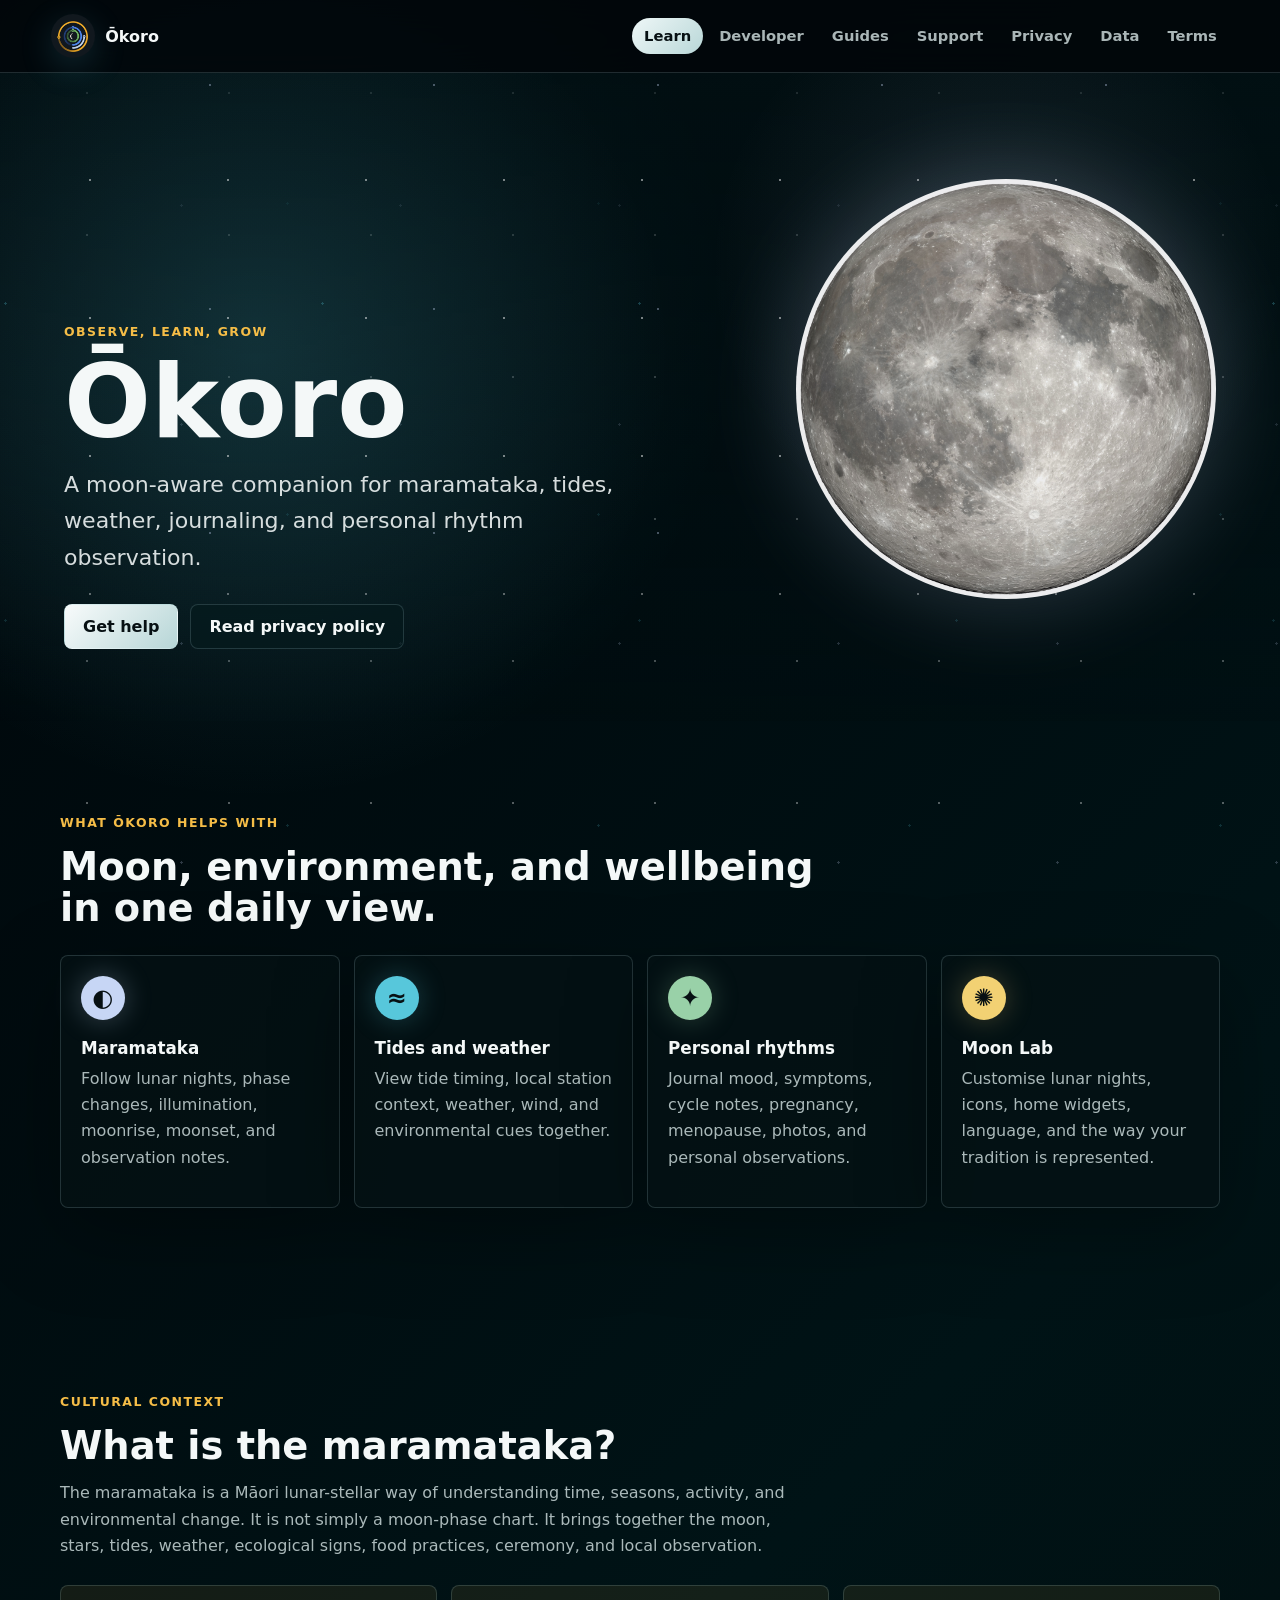
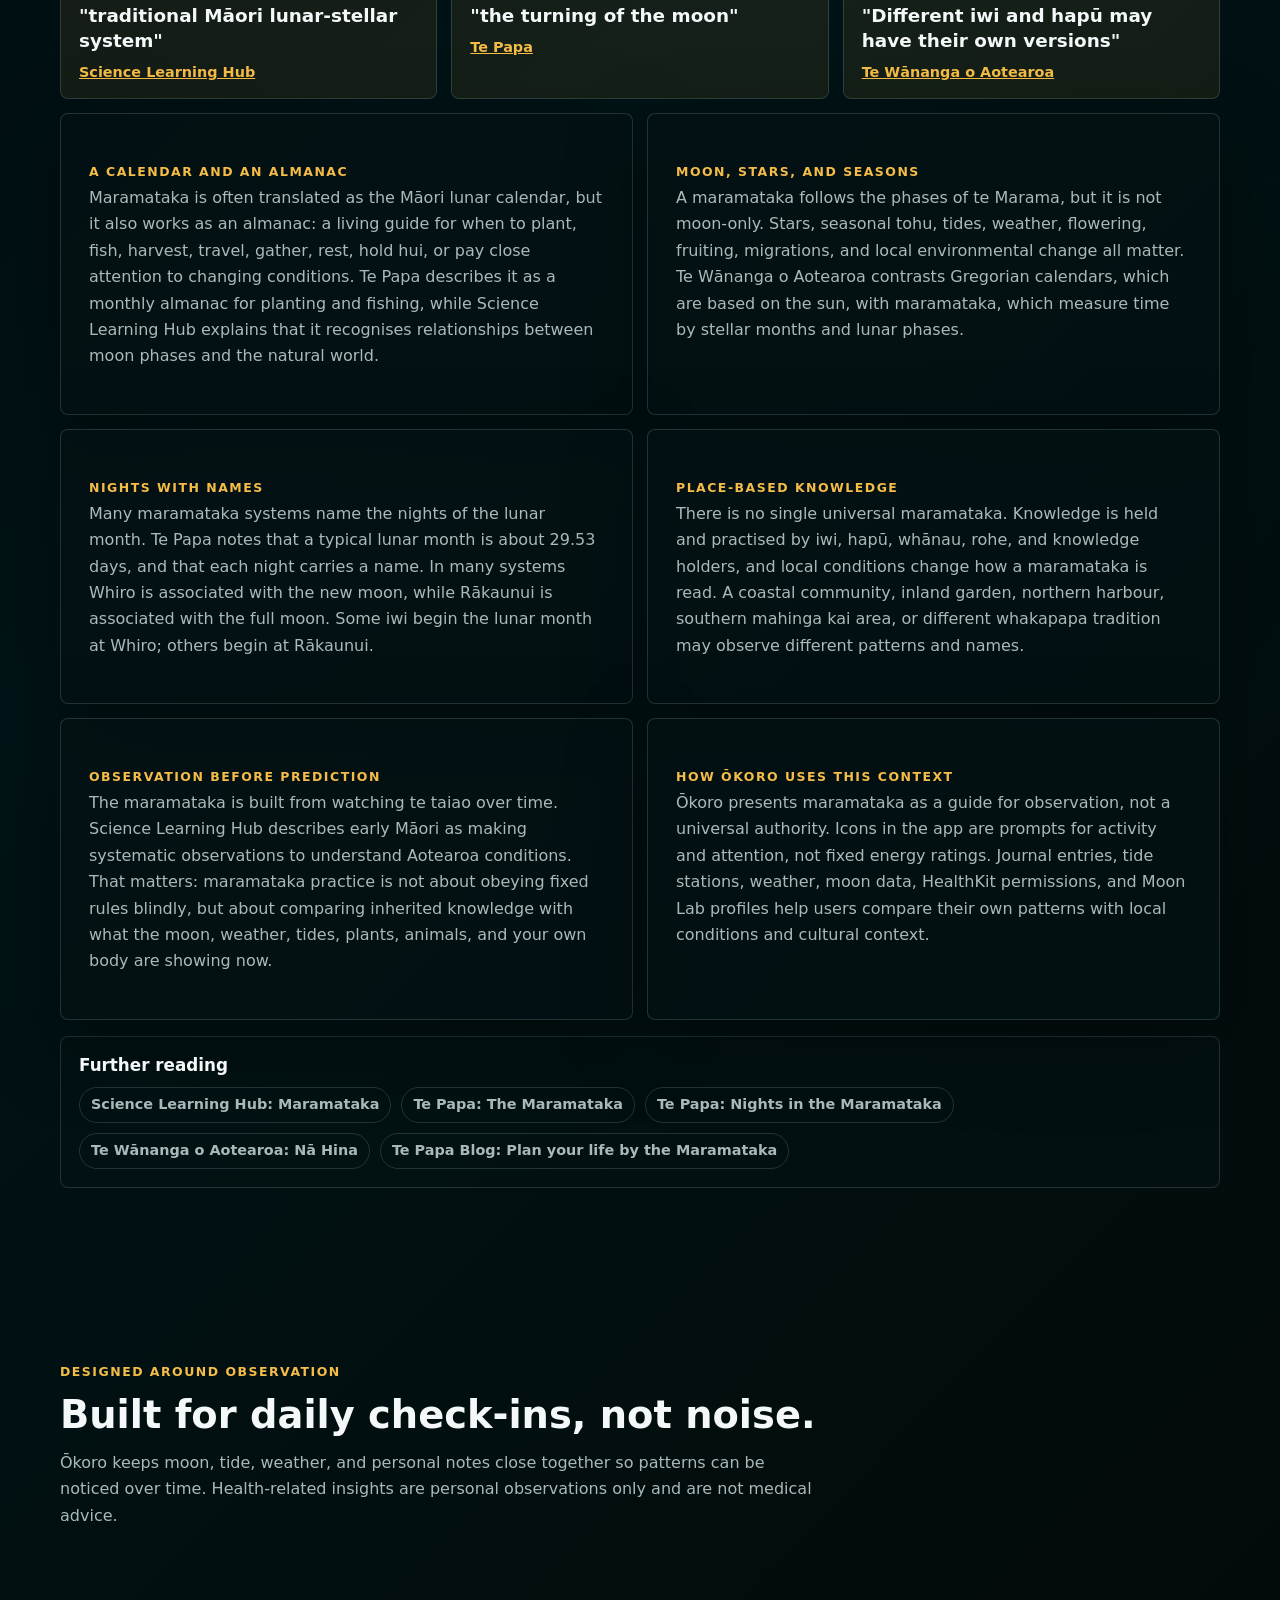
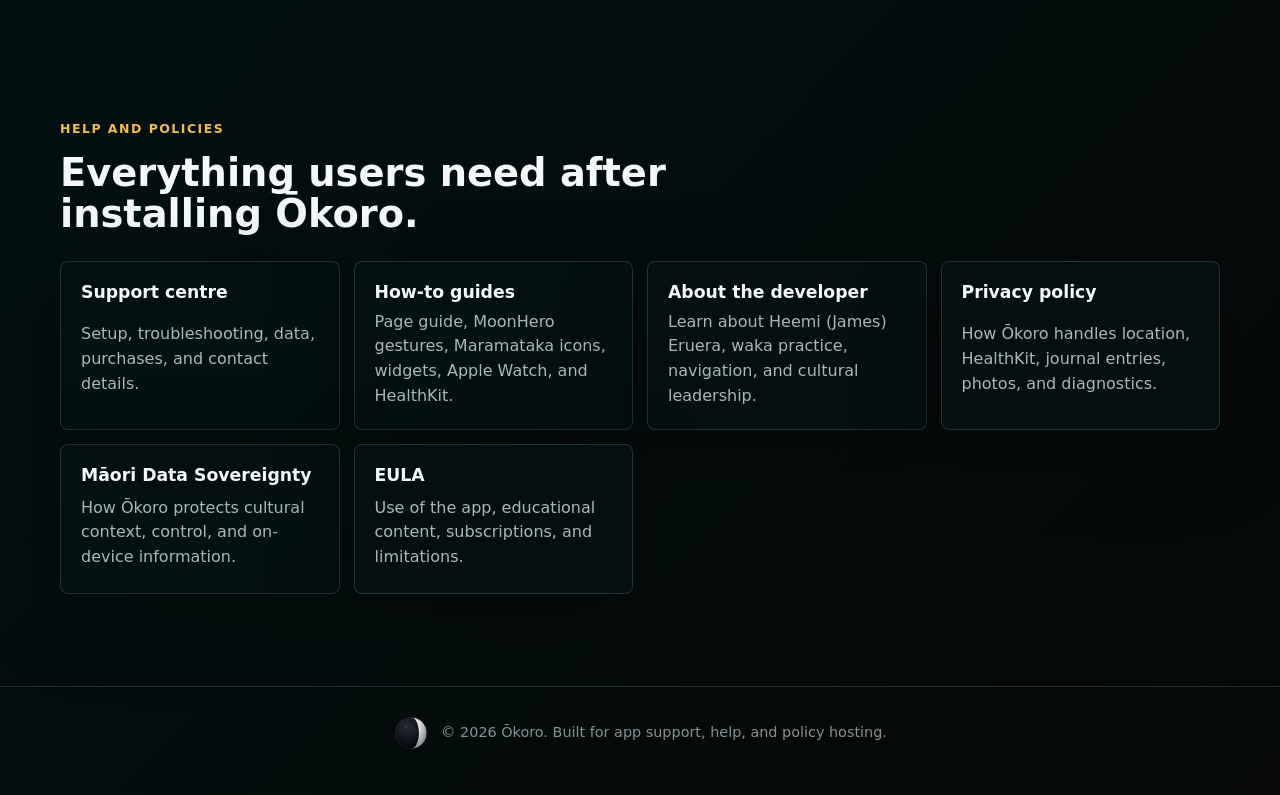
==== commit 783701fb: "Simplify landing hero moon treatment" ====
--- a/index.html
+++ b/index.html
@@ -27,9 +27,6 @@
 
     <main>
         <section class="hero">
-            <div class="hero-media" aria-hidden="true">
-                <img src="assets/moon-mosaic.jpg" alt="">
-            </div>
             <div class="hero-copy">
                 <p class="eyebrow">Observe, learn, grow</p>
                 <h1>&#332;koro</h1>
@@ -40,7 +37,7 @@
                 </div>
             </div>
             <div class="hero-moon-wrap" aria-hidden="true">
-                <img class="hero-moon" src="assets/full-moon-rakaunui.svg" alt="" width="512" height="512">
+                <img class="hero-moon" src="assets/moon-mosaic.jpg" alt="" width="512" height="512">
             </div>
         </section>
 
--- a/site.css
+++ b/site.css
@@ -148,6 +148,10 @@
     align-items: end;
     padding: clamp(36px, 6vw, 72px) clamp(20px, 5vw, 72px);
     overflow: hidden;
+    background:
+        radial-gradient(circle at 78% 30%, rgba(199, 214, 245, 0.11), transparent 18rem),
+        radial-gradient(circle at 20% 44%, rgba(87, 199, 219, 0.12), transparent 26rem),
+        linear-gradient(180deg, rgba(2, 17, 20, 0.68), rgba(1, 9, 11, 0.12));
 }
 
 .hero::before {
@@ -172,29 +176,6 @@
     pointer-events: none;
 }
 
-.hero-media {
-    position: absolute;
-    inset: 0;
-    z-index: -1;
-}
-
-.hero-media img {
-    width: 100%;
-    height: 100%;
-    object-fit: cover;
-    opacity: 0.66;
-    filter: contrast(1.08) saturate(0.9);
-}
-
-.hero-media::after {
-    position: absolute;
-    inset: 0;
-    content: "";
-    background:
-        linear-gradient(90deg, rgba(1, 7, 9, 0.92), rgba(1, 7, 9, 0.54) 46%, rgba(1, 7, 9, 0.14)),
-        linear-gradient(0deg, rgba(1, 7, 9, 0.96), transparent 48%);
-}
-
 .hero-moon-wrap {
     position: relative;
     z-index: 1;
@@ -208,8 +189,12 @@
 .hero-moon {
     display: block;
     width: 100%;
+    aspect-ratio: 1;
     height: auto;
-    opacity: 0.94;
+    border-radius: 999px;
+    object-fit: cover;
+    object-position: center;
+    opacity: 0.92;
     pointer-events: none;
 }
 
@@ -777,11 +762,6 @@
         opacity: 0.86;
     }
 
-    .hero-media::after {
-        background:
-            linear-gradient(0deg, rgba(1, 7, 9, 0.96), rgba(1, 7, 9, 0.58) 64%, rgba(1, 7, 9, 0.22)),
-            linear-gradient(90deg, rgba(1, 7, 9, 0.78), rgba(1, 7, 9, 0.28));
-    }
 }
 .svg-defs {
     position: absolute;
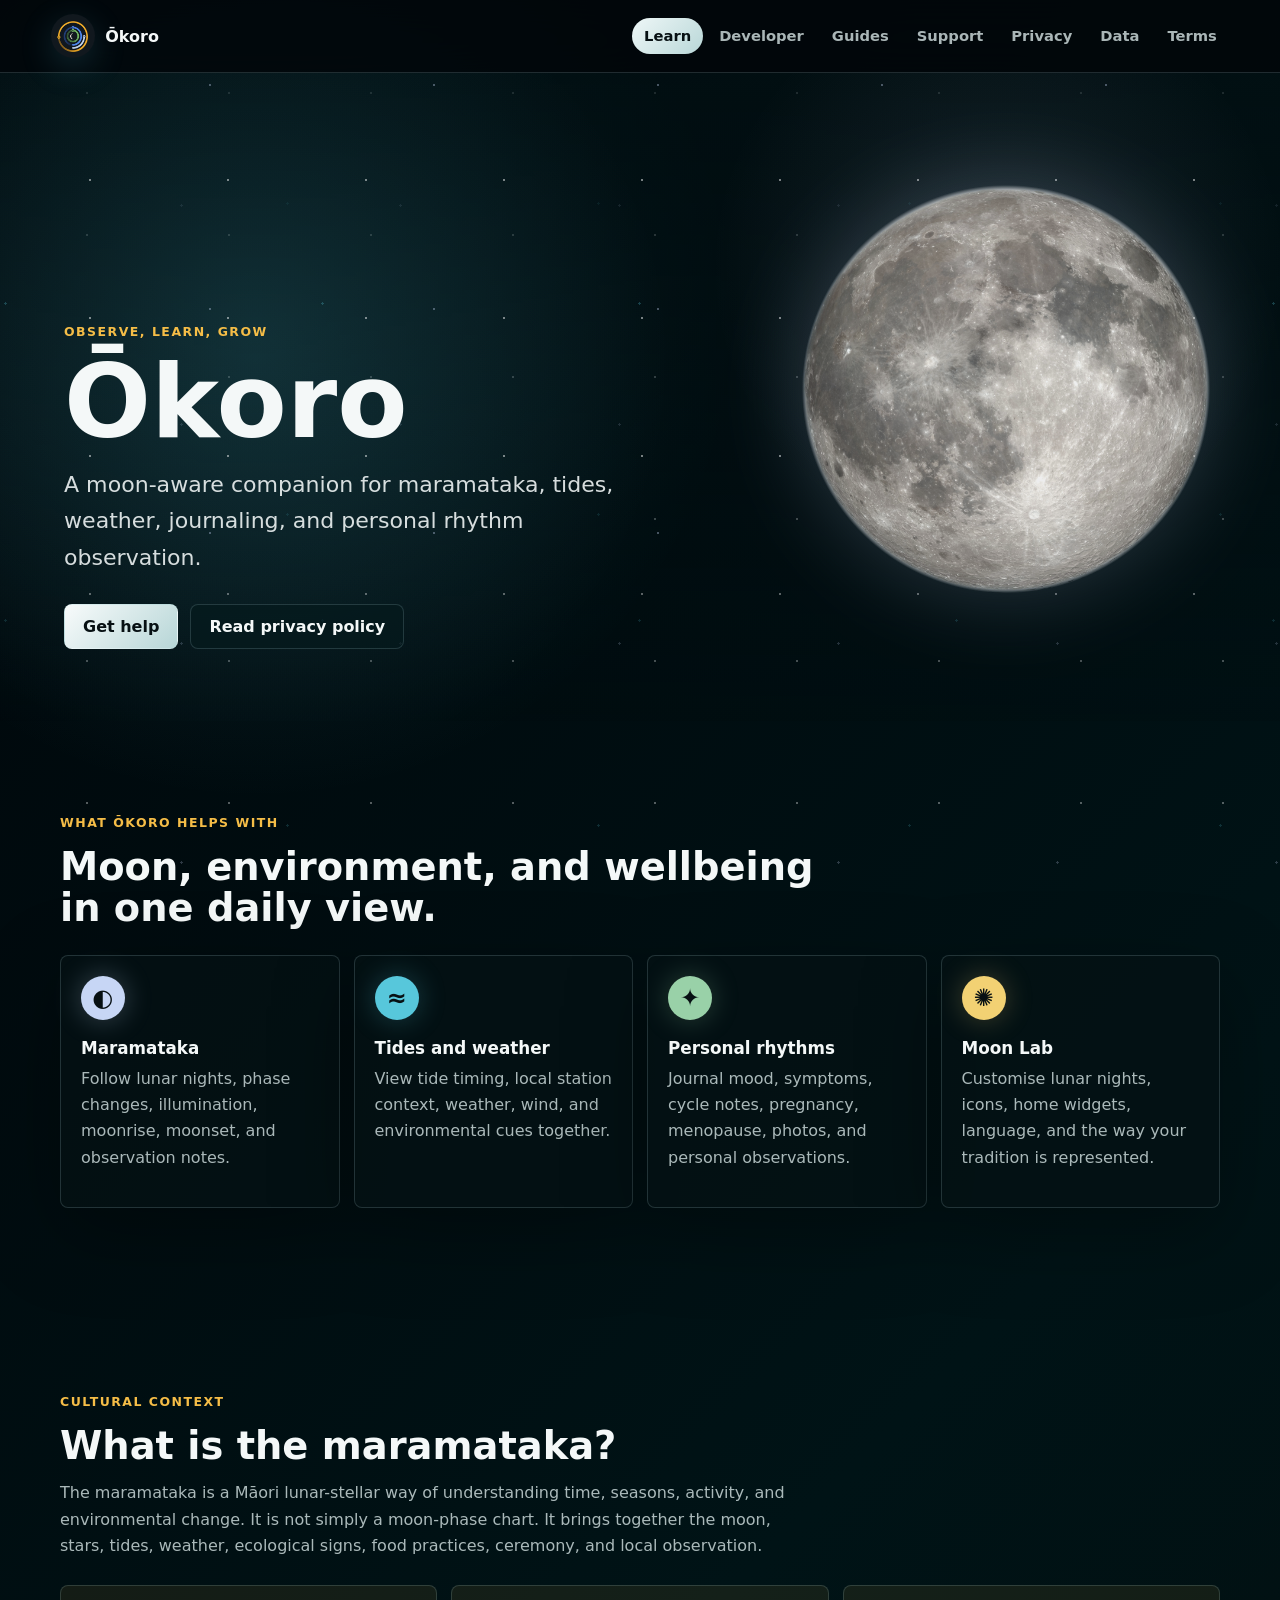
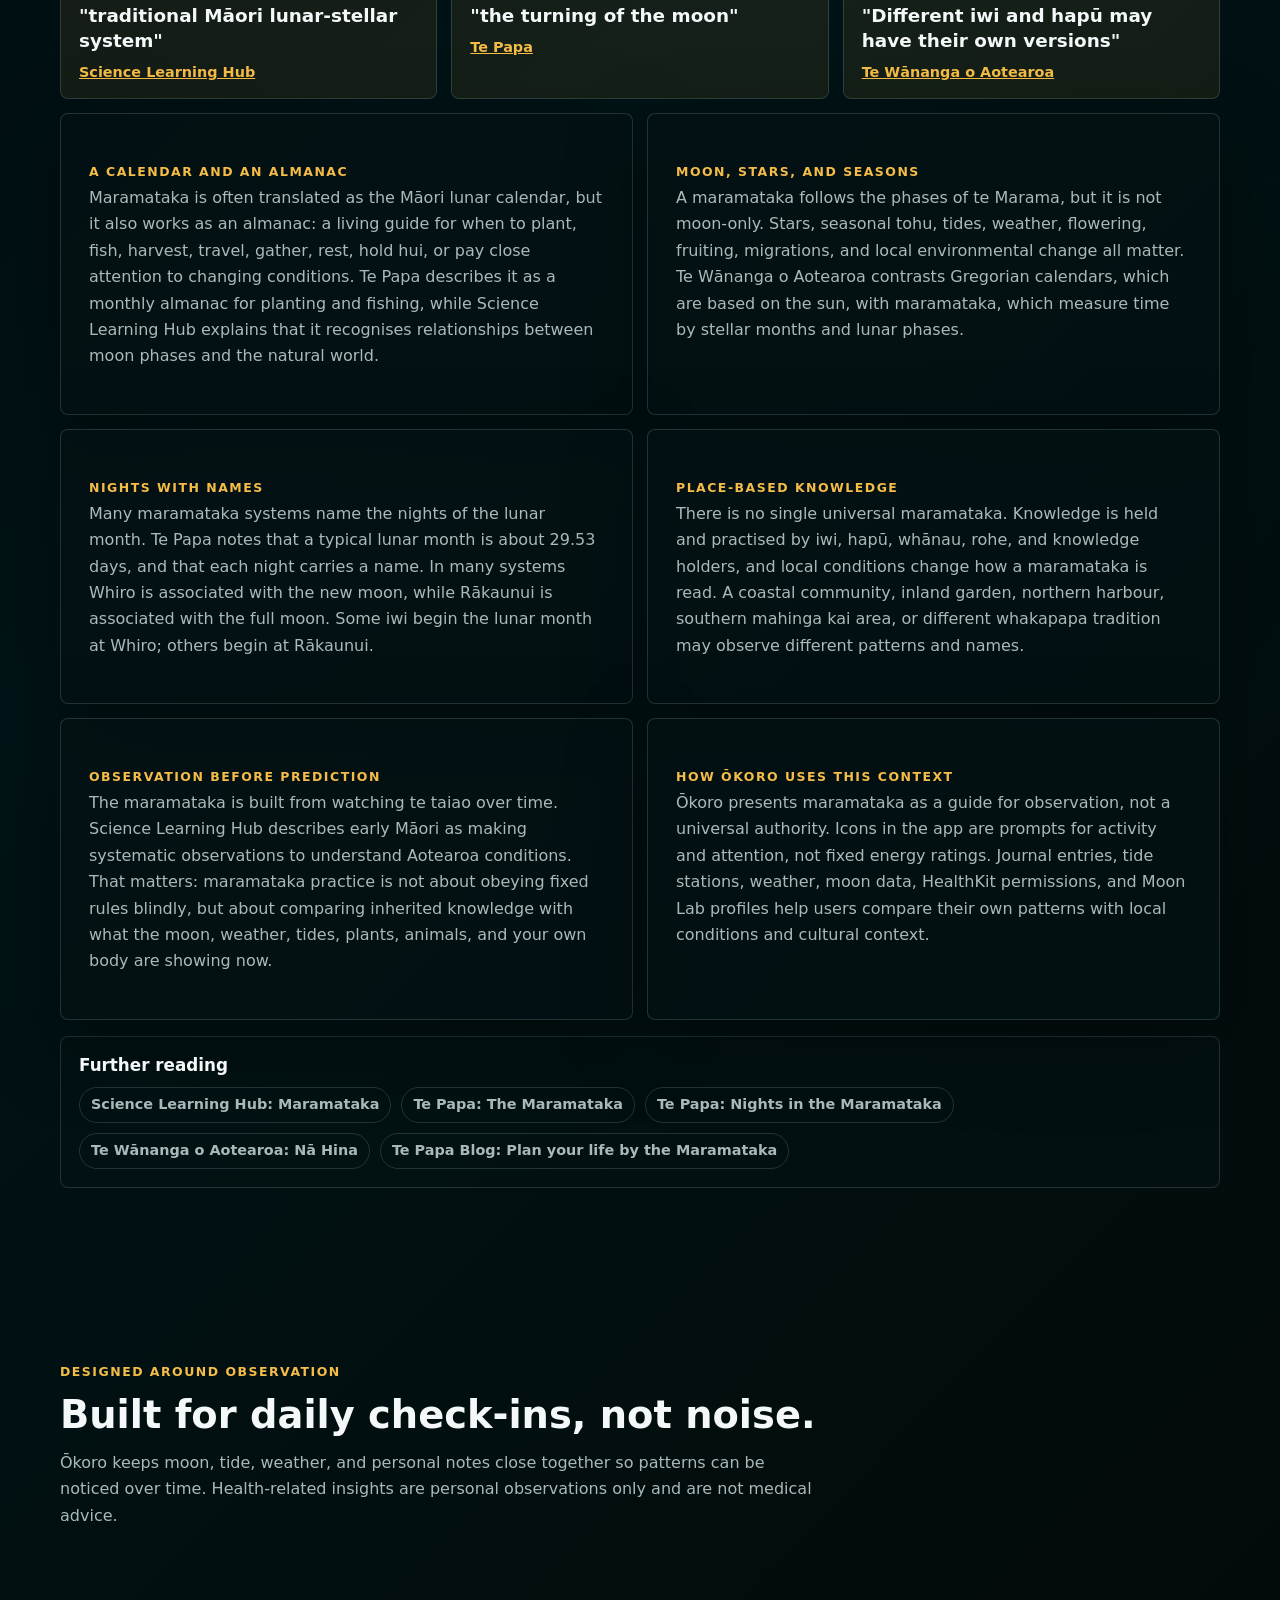
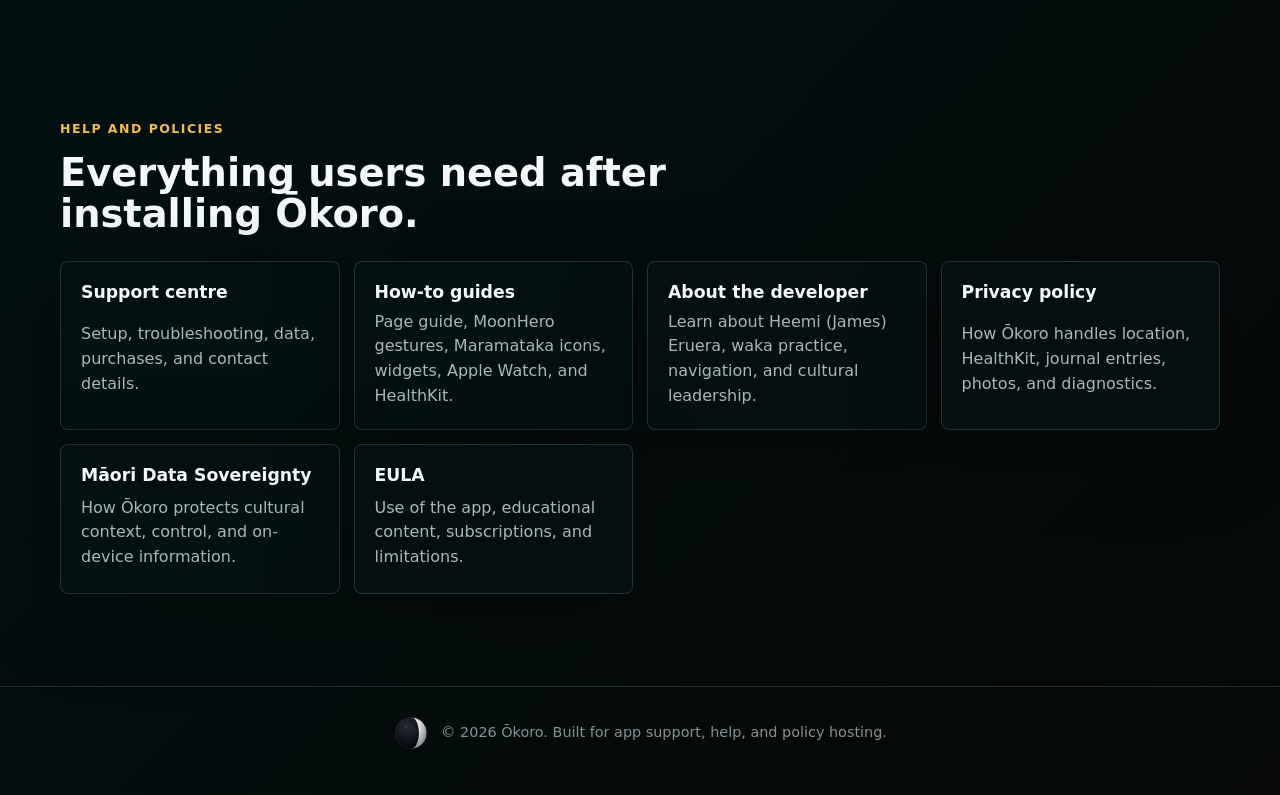
==== commit 5fffc52a: "Use transparent moon hero image" ====
--- a/index.html
+++ b/index.html
@@ -37,7 +37,7 @@
                 </div>
             </div>
             <div class="hero-moon-wrap" aria-hidden="true">
-                <img class="hero-moon" src="assets/moon-mosaic.jpg" alt="" width="512" height="512">
+                <img class="hero-moon" src="assets/moon-mosaic-transparent.png" alt="" width="512" height="512">
             </div>
         </section>
 
--- a/site.css
+++ b/site.css
@@ -191,7 +191,6 @@
     width: 100%;
     aspect-ratio: 1;
     height: auto;
-    border-radius: 999px;
     object-fit: cover;
     object-position: center;
     opacity: 0.92;
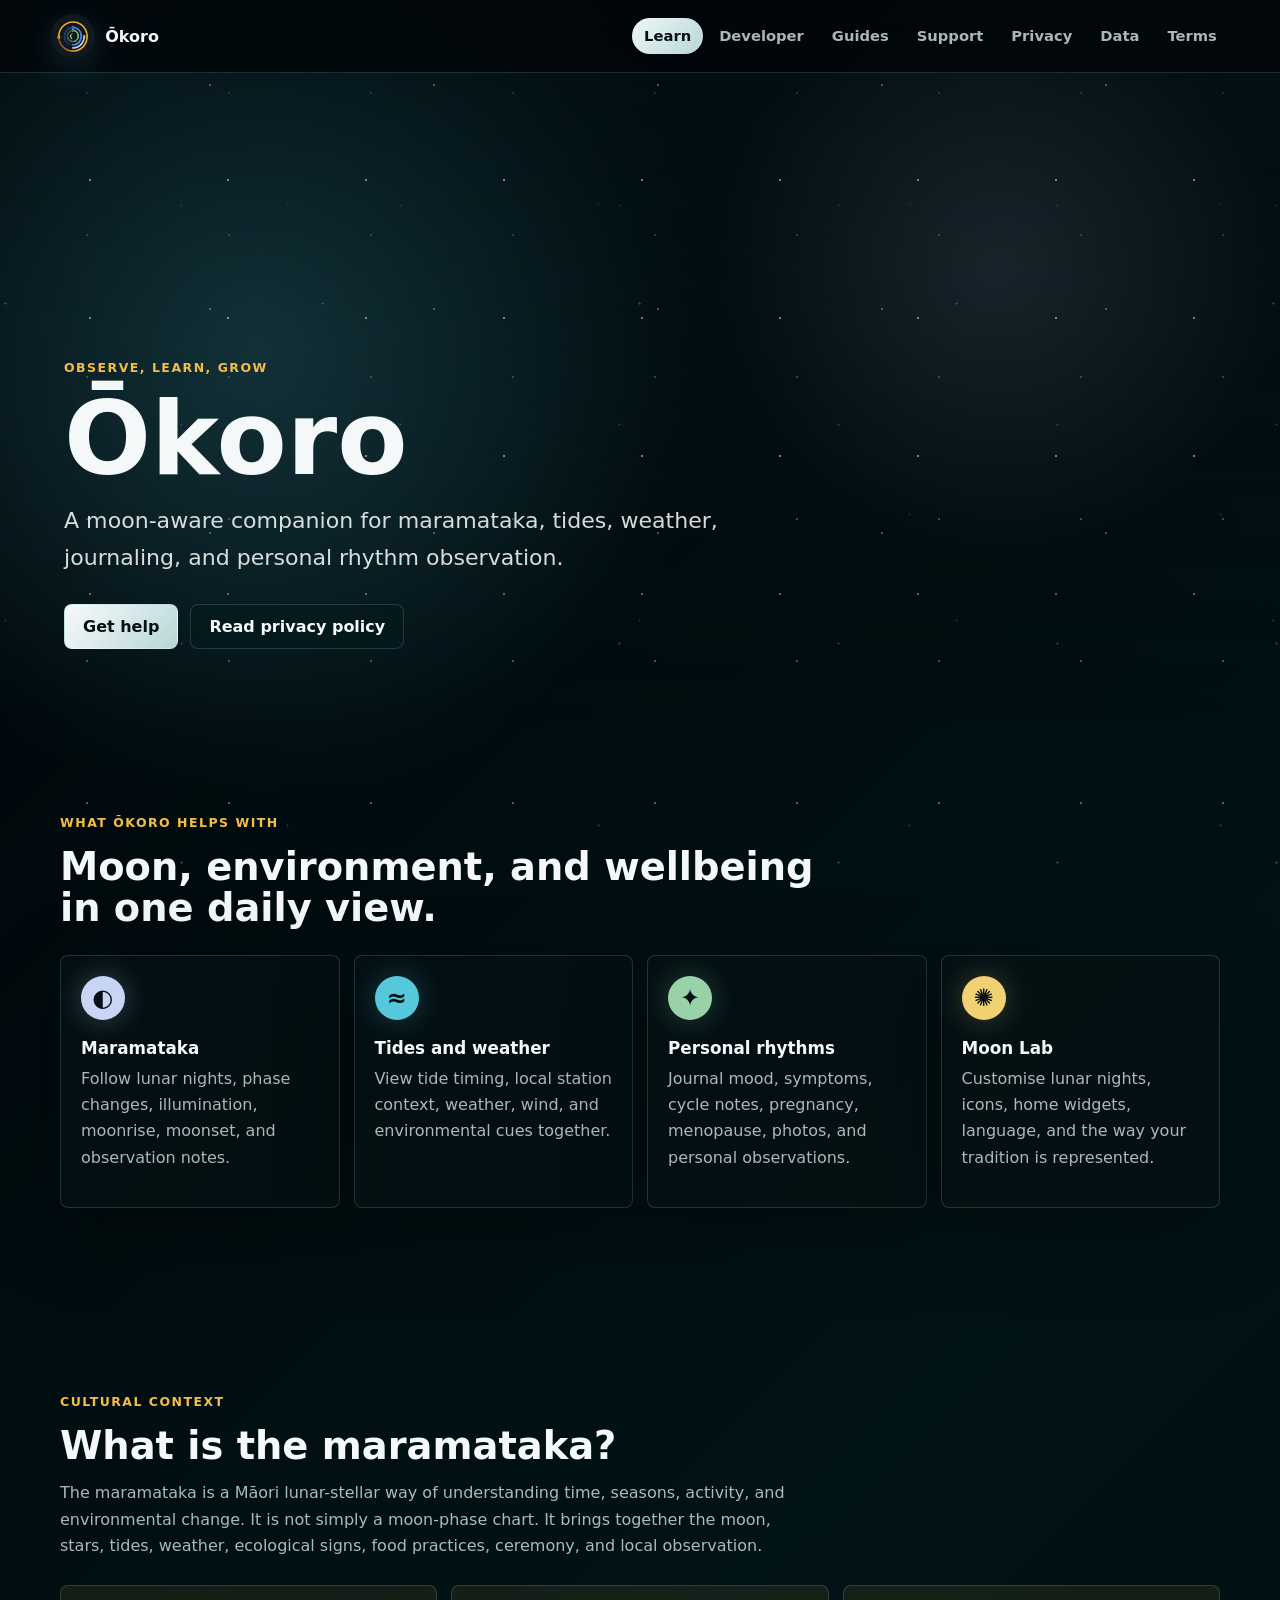
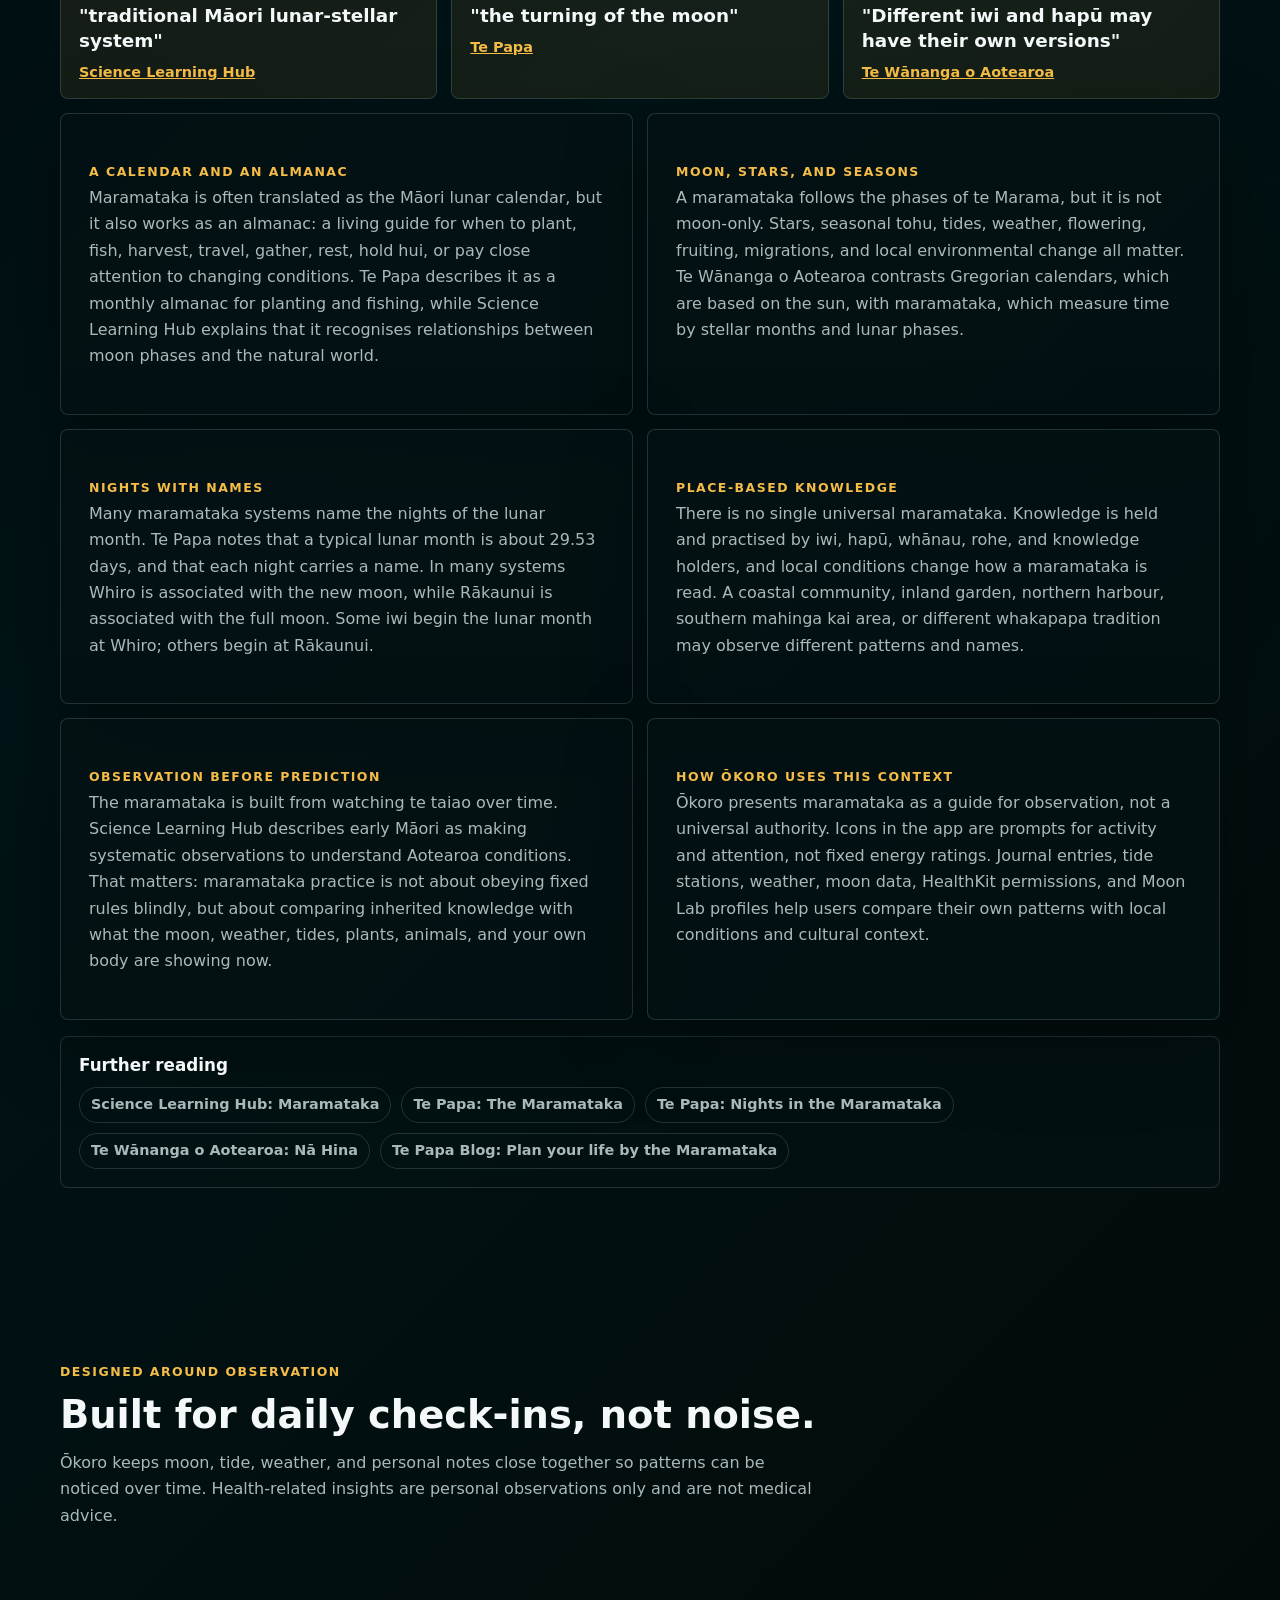
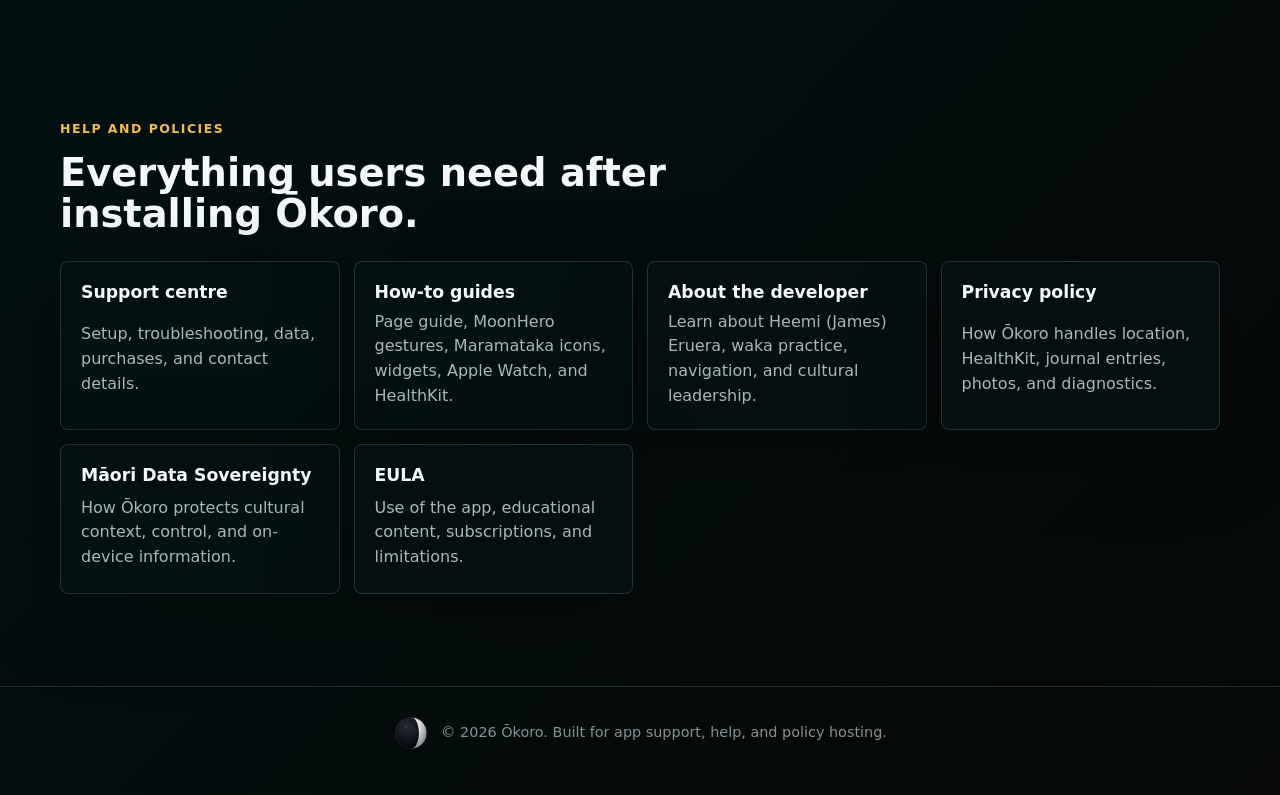
==== commit 42d15dc2: "Remove landing moon hero" ====
--- a/index.html
+++ b/index.html
@@ -5,7 +5,7 @@
     <meta name="viewport" content="width=device-width, initial-scale=1">
     <title>&#332;koro | Maramataka, tides, weather, and personal rhythms</title>
     <meta name="description" content="Learn about &#332;koro, get support, and read privacy and policy information.">
-    <link rel="icon" href="assets/okoro-logo.png">
+    <link rel="icon" href="assets/okoro-app-icon.png">
     <link rel="stylesheet" href="site.css">
 </head>
 <body>
@@ -35,9 +35,6 @@
                     <a class="button primary" href="support.html">Get help</a>
                     <a class="button secondary" href="privacy.html">Read privacy policy</a>
                 </div>
-            </div>
-            <div class="hero-moon-wrap" aria-hidden="true">
-                <img class="hero-moon" src="assets/moon-mosaic-transparent.png" alt="" width="512" height="512">
             </div>
         </section>
 
--- a/site.css
+++ b/site.css
@@ -142,8 +142,7 @@
 .hero {
     position: relative;
     display: grid;
-    grid-template-columns: minmax(0, 0.96fr) minmax(260px, 0.84fr);
-    gap: clamp(22px, 5vw, 72px);
+    grid-template-columns: minmax(0, 760px);
     min-height: clamp(520px, 72vh, 660px);
     align-items: end;
     padding: clamp(36px, 6vw, 72px) clamp(20px, 5vw, 72px);
@@ -176,27 +175,6 @@
     pointer-events: none;
 }
 
-.hero-moon-wrap {
-    position: relative;
-    z-index: 1;
-    align-self: start;
-    justify-self: end;
-    width: min(100%, 420px);
-    padding-top: clamp(8px, 3vw, 34px);
-    filter: drop-shadow(0 0 46px rgba(199, 214, 245, 0.24));
-}
-
-.hero-moon {
-    display: block;
-    width: 100%;
-    aspect-ratio: 1;
-    height: auto;
-    object-fit: cover;
-    object-position: center;
-    opacity: 0.92;
-    pointer-events: none;
-}
-
 .hero-copy {
     position: relative;
     z-index: 1;
@@ -738,16 +716,6 @@
         padding-top: 34px;
     }
 
-    .hero-moon-wrap {
-        grid-row: 1;
-        width: min(42vw, 190px);
-        padding-top: 0;
-    }
-
-    .hero-copy {
-        grid-row: 2;
-    }
-
     h1 {
         font-size: clamp(3.35rem, 18vw, 4.5rem);
     }
@@ -755,10 +723,6 @@
     .page-hero h1,
     .about-hero h1 {
         font-size: clamp(2.45rem, 12vw, 3.6rem);
-    }
-
-    .hero-moon {
-        opacity: 0.86;
     }
 
 }
